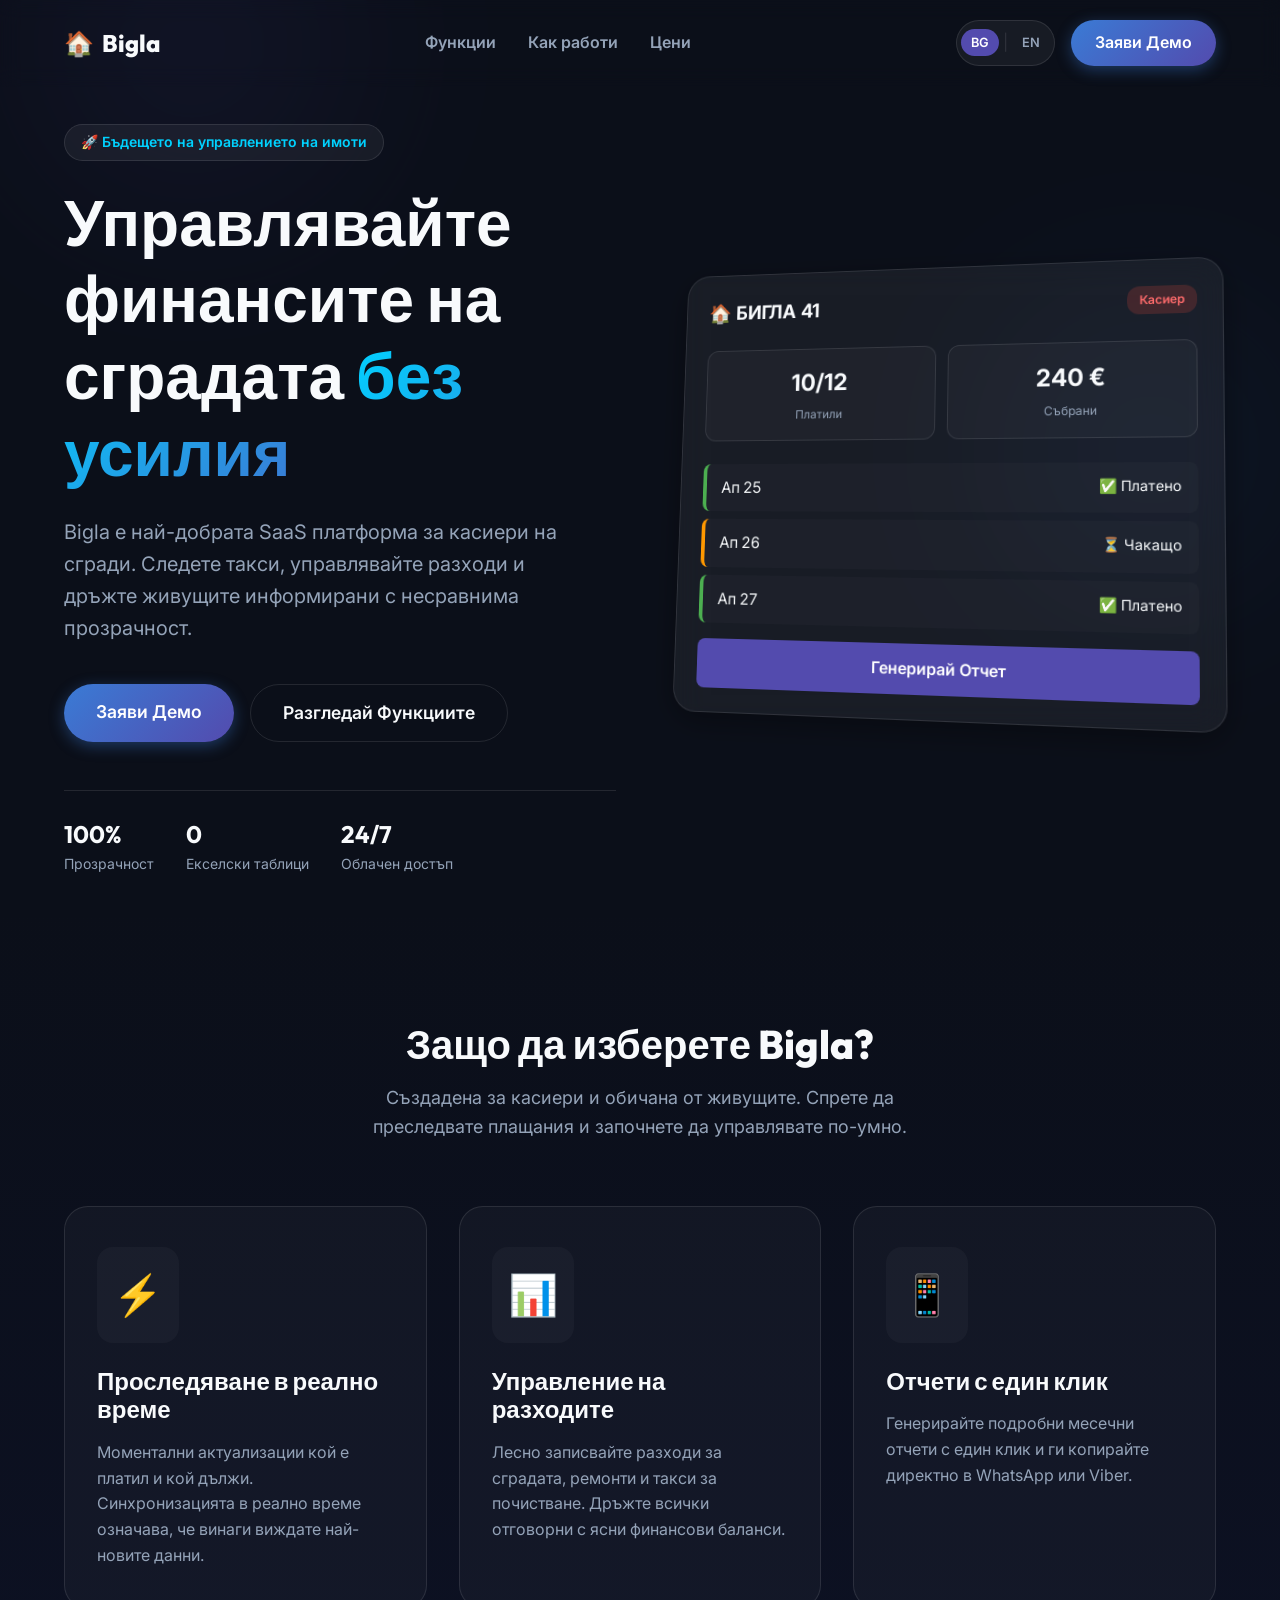
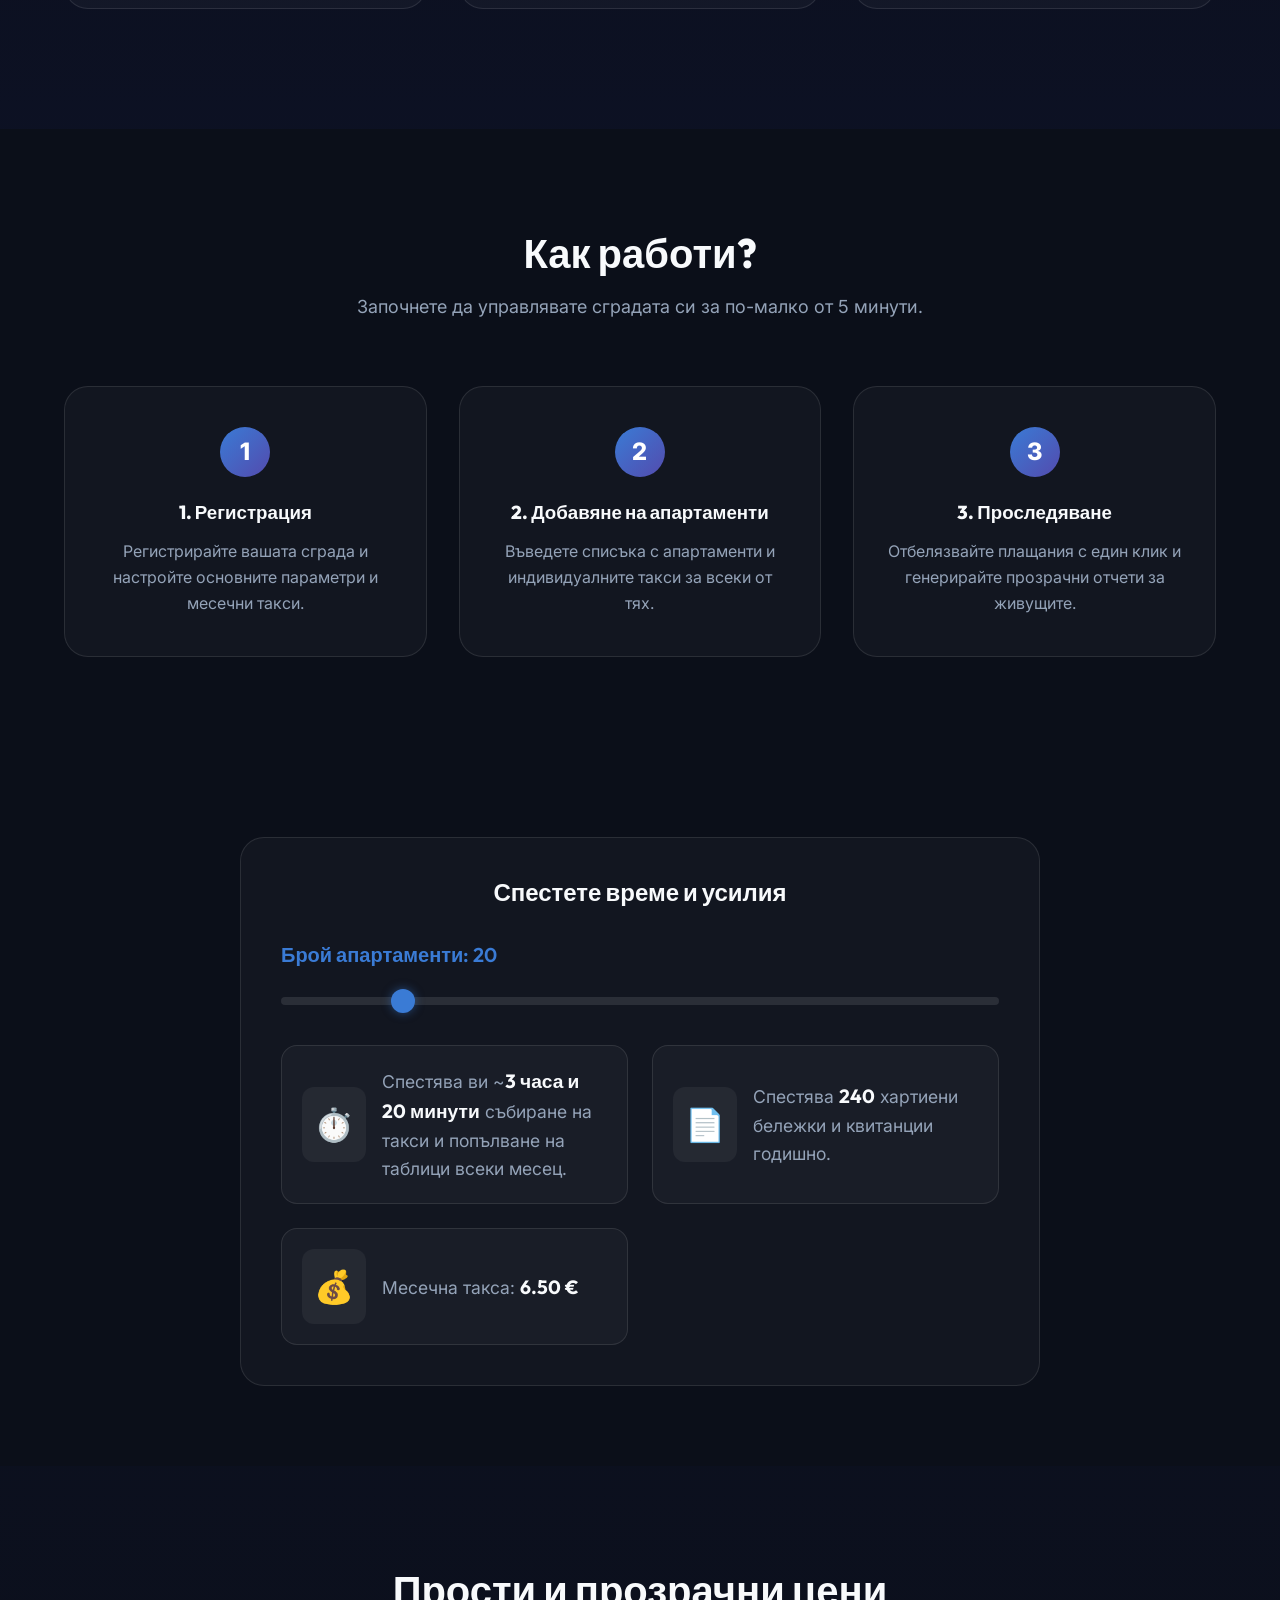
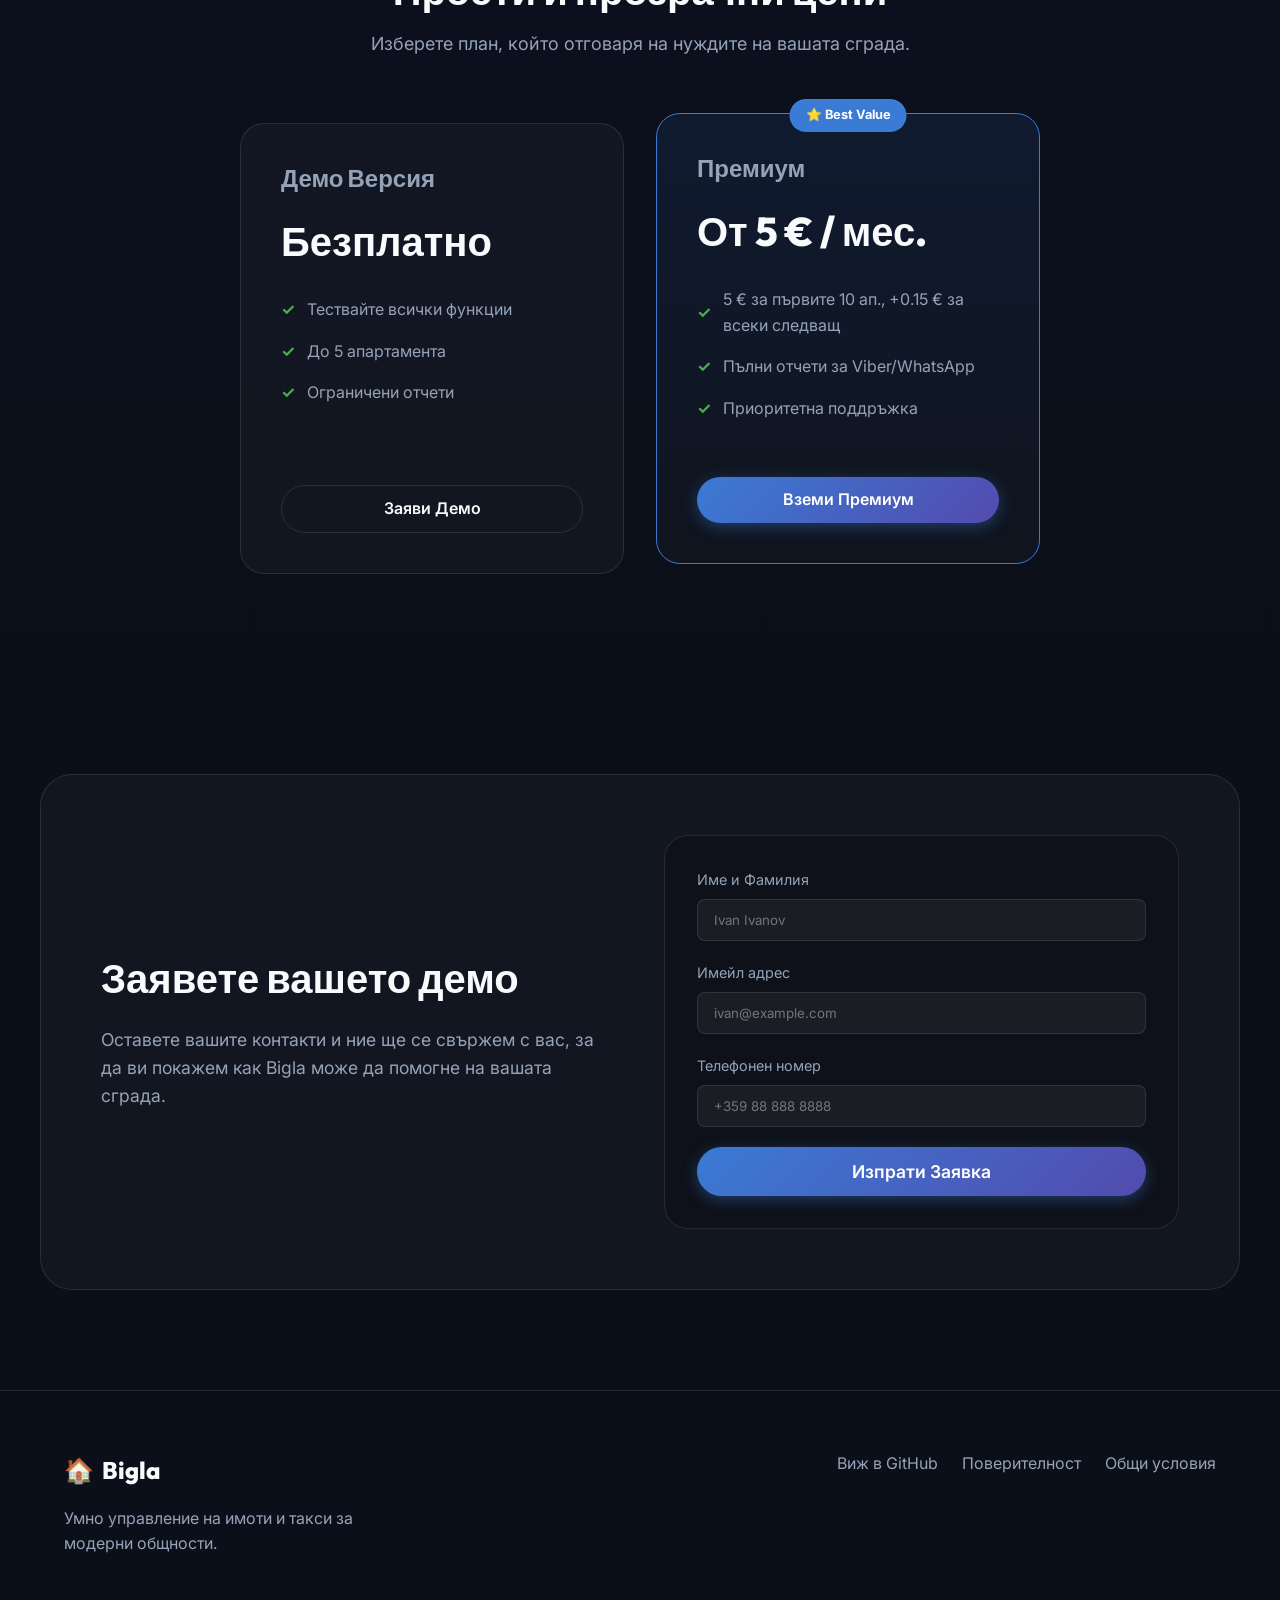
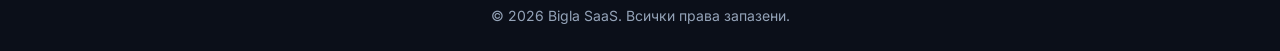
==== index.html @ 76909526 "Add pricing logic and translation updates" ====
<!DOCTYPE html>
<html lang="bg">
<head>
  <meta charset="UTF-8" />
  <meta name="viewport" content="width=device-width, initial-scale=1.0" />
  <meta name="description" content="Bigla: Smart tax management SaaS for apartment buildings. Simplify property management and increase transparency." />
  <title>Bigla | Smart Property & Tax Management</title>
  
  <!-- Preconnect and Google Fonts -->
  <link rel="preconnect" href="https://fonts.googleapis.com">
  <link rel="preconnect" href="https://fonts.gstatic.com" crossorigin>
  <link href="https://fonts.googleapis.com/css2?family=Inter:wght@300;400;600;700&family=Outfit:wght@400;700;800&display=swap" rel="stylesheet">
  
  <!-- Stylesheet -->
  <link rel="stylesheet" href="styles.css" />
</head>
<body>

  <!-- Navigation -->
  <nav class="navbar">
    <div class="container nav-container">
      <div class="logo">
        <span class="logo-icon">🏠</span>
        <span class="logo-text">Bigla</span>
      </div>
      <div class="nav-links">
        <a href="#features" data-i18n="nav_features">Функции</a>
        <a href="#how-it-works" data-i18n="nav_how_it_works">Как работи</a>
        <a href="#pricing" data-i18n="nav_pricing">Цени</a>
      </div>
      <div class="nav-actions">
        <div class="lang-switch">
          <button id="lang-bg" class="lang-btn active">BG</button>
          <span class="lang-div">|</span>
          <button id="lang-en" class="lang-btn">EN</button>
        </div>
        <a href="#contact" class="btn btn-primary" data-i18n="nav_get_demo">Заяви Демо</a>
      </div>
    </div>
  </nav>

  <!-- Hero Section -->
  <header class="hero">
    <div class="container hero-container">
      <div class="hero-content fade-in-up">
        <div class="badge" data-i18n="hero_badge" style="margin-top: 20px;">🚀 Бъдещето на управлението на имоти</div>
        <h1 class="hero-title"><span data-i18n="hero_title_1">Управлявайте финансите на сградата </span><span class="gradient-text" data-i18n="hero_title_gradient">без усилия</span></h1>
        <p class="hero-subtitle" data-i18n="hero_subtitle">Bigla е най-добрата SaaS платформа за касиери на сгради. Следете такси, управлявайте разходи и дръжте живущите информирани с несравнима прозрачност.</p>
        <div class="hero-buttons">
          <a href="#contact" class="btn btn-primary btn-large" data-i18n="hero_btn_trial">Заяви Демо</a>
          <a href="#features" class="btn btn-outline btn-large" data-i18n="hero_btn_features">Разгледай Функциите</a>
        </div>
        <div class="hero-stats">
          <div class="stat-item">
            <strong data-i18n="hero_stat_1_val">100%</strong>
            <span data-i18n="hero_stat_1_lbl">Прозрачност</span>
          </div>
          <div class="stat-item">
            <strong data-i18n="hero_stat_2_val">0</strong>
            <span data-i18n="hero_stat_2_lbl">Екселски таблици</span>
          </div>
          <div class="stat-item">
            <strong data-i18n="hero_stat_3_val">24/7</strong>
            <span data-i18n="hero_stat_3_lbl">Облачен достъп</span>
          </div>
        </div>
      </div>
      <div class="hero-image fade-in-up delay-1">
        <!-- Abstract Glassmorphism Mockup of the App -->
        <div class="glass-mockup">
          <div class="mockup-header">
            <div class="mockup-title">🏠 БИГЛА 41</div>
            <div class="mockup-badge">Касиер</div>
          </div>
          <div class="mockup-body">
            <div class="mockup-stats">
              <div class="mockup-stat-box">10/12<br><span>Платили</span></div>
              <div class="mockup-stat-box">240 €<br><span>Събрани</span></div>
            </div>
            <div class="mockup-list">
              <div class="mockup-row success">Ап 25 <span>✅ Платено</span></div>
              <div class="mockup-row pending">Ап 26 <span>⏳ Чакащо</span></div>
              <div class="mockup-row success">Ап 27 <span>✅ Платено</span></div>
            </div>
            <div class="mockup-btn" id="mockupBtn">Генерирай Отчет</div>
          </div>
        </div>
      </div>
    </div>
  </header>

  <!-- Features Section -->
  <section id="features" class="features">
    <div class="container">
      <div class="section-header fade-in-up">
        <h2 data-i18n="feat_title">Защо да изберете Bigla?</h2>
        <p data-i18n="feat_subtitle">Създадена за касиери и обичана от живущите. Спрете да преследвате плащания и започнете да управлявате по-умно.</p>
      </div>
      <div class="features-grid">
        <div class="feature-card fade-in-up delay-1">
          <div class="feature-icon">⚡</div>
          <h3 data-i18n="feat_1_title">Проследяване в реално време</h3>
          <p data-i18n="feat_1_desc">Моментални актуализации кой е платил и кой дължи. Синхронизацията в реално време означава, че винаги виждате най-новите данни.</p>
        </div>
        <div class="feature-card fade-in-up delay-2">
          <div class="feature-icon">📊</div>
          <h3 data-i18n="feat_2_title">Управление на разходите</h3>
          <p data-i18n="feat_2_desc">Лесно записвайте разходи за сградата, ремонти и такси за почистване. Дръжте всички отговорни с ясни финансови баланси.</p>
        </div>
        <div class="feature-card fade-in-up delay-3">
          <div class="feature-icon">📱</div>
          <h3 data-i18n="feat_3_title">Отчети с един клик</h3>
          <p data-i18n="feat_3_desc">Генерирайте подробни месечни отчети с един клик и ги копирайте директно в WhatsApp или Viber.</p>
        </div>
      </div>
    </div>
  </section>

  <!-- How It Works Section -->
  <section id="how-it-works" class="how-it-works">
    <div class="container">
      <div class="section-header fade-in-up">
        <h2 data-i18n="hiw_title">Как работи?</h2>
        <p data-i18n="hiw_subtitle">Започнете да управлявате сградата си за по-малко от 5 минути.</p>
      </div>
      <div class="steps-grid">
        <div class="step-card fade-in-up delay-1">
          <div class="step-number">1</div>
          <h3 data-i18n="hiw_step_1_title">1. Регистрация</h3>
          <p data-i18n="hiw_step_1_desc">Регистрирайте вашата сграда и настройте основните параметри и месечни такси.</p>
        </div>
        <div class="step-card fade-in-up delay-2">
          <div class="step-number">2</div>
          <h3 data-i18n="hiw_step_2_title">2. Добавяне на апартаменти</h3>
          <p data-i18n="hiw_step_2_desc">Въведете списъка с апартаменти и индивидуалните такси за всеки от тях.</p>
        </div>
        <div class="step-card fade-in-up delay-3">
          <div class="step-number">3</div>
          <h3 data-i18n="hiw_step_3_title">3. Проследяване</h3>
          <p data-i18n="hiw_step_3_desc">Отбелязвайте плащания с един клик и генерирайте прозрачни отчети за живущите.</p>
        </div>
      </div>
    </div>
  </section>

  <!-- Value Calculator Section -->
  <section id="value-calculator" class="value-calculator">
    <div class="container">
      <div class="calculator-card fade-in-up">
        <h2 data-i18n="calc_title" style="margin-bottom: 2rem; text-align: center;">Спестете време и усилия</h2>
        <div class="calc-controls">
          <label for="apt-slider"><span data-i18n="calc_slider_label">Брой апартаменти: </span><span id="apt-val">20</span></label>
          <input type="range" id="apt-slider" class="custom-slider" min="5" max="100" value="20" step="1" />
        </div>
        <div class="calc-results">
          <div class="result-item">
            <div class="result-icon">⏱️</div>
            <div class="result-text">
              <span data-i18n="calc_time_saved_1">Спестява ви ~</span><strong id="time-val">3 часа</strong><span data-i18n="calc_time_saved_2"> събиране на такси и попълване на таблици всеки месец.</span>
            </div>
          </div>
          <div class="result-item">
            <div class="result-icon">📄</div>
            <div class="result-text">
              <span data-i18n="calc_paper_saved_1">Спестява </span><strong id="paper-val">240</strong><span data-i18n="calc_paper_saved_2"> хартиени бележки и квитанции годишно.</span>
            </div>
          </div>
          <div class="result-item">
            <div class="result-icon">💰</div>
            <div class="result-text">
              <span data-i18n="calc_price_label">Месечна такса: </span><strong id="price-val">5.00 €</strong>
            </div>
          </div>
        </div>
      </div>
    </div>
  </section>

  <!-- Pricing Section -->
  <section id="pricing" class="pricing">
    <div class="container">
      <div class="section-header fade-in-up">
        <h2 data-i18n="pricing_title">Прости и прозрачни цени</h2>
        <p data-i18n="pricing_subtitle">Изберете план, който отговаря на нуждите на вашата сграда.</p>
      </div>
      <div class="pricing-grid">
        
        <!-- Demo Tier -->
        <div class="pricing-card fade-in-up delay-1">
          <h3 data-i18n="price_demo_title">Демо Версия</h3>
          <div class="price" data-i18n="price_demo_price">Безплатно</div>
          <ul class="pricing-features">
            <li><span class="check">✓</span> <span data-i18n="price_demo_feat_1">Тествайте всички функции</span></li>
            <li><span class="check">✓</span> <span data-i18n="price_demo_feat_2">До 5 апартамента</span></li>
            <li><span class="check">✓</span> <span data-i18n="price_demo_feat_3">Ограничени отчети</span></li>
          </ul>
          <a href="#contact" class="btn btn-outline" style="width: 100%; text-align: center;" data-i18n="price_demo_btn">Заяви Демо</a>
        </div>

        <!-- Premium Tier -->
        <div class="pricing-card popular fade-in-up delay-2">
          <div class="popular-badge">⭐ Best Value</div>
          <h3 data-i18n="price_pro_title">Премиум</h3>
          <div class="price" data-i18n="price_pro_price">Свържете се с нас</div>
          <ul class="pricing-features">
            <li><span class="check">✓</span> <span data-i18n="price_pro_feat_1">Неограничен брой апартаменти</span></li>
            <li><span class="check">✓</span> <span data-i18n="price_pro_feat_2">Пълни отчети за Viber/WhatsApp</span></li>
            <li><span class="check">✓</span> <span data-i18n="price_pro_feat_3">Приоритетна поддръжка</span></li>
          </ul>
          <a href="#contact" class="btn btn-primary" style="width: 100%; text-align: center;" data-i18n="price_pro_btn">Вземи Премиум</a>
        </div>

      </div>
    </div>
  </section>

  <!-- Contact / Demo Form Section -->
  <section id="contact" class="contact-section">
    <div class="container contact-container fade-in-up">
      <div class="contact-content">
        <h2 data-i18n="contact_title">Заявете вашето демо</h2>
        <p data-i18n="contact_subtitle">Оставете вашите контакти и ние ще се свържем с вас, за да ви покажем как Bigla може да помогне на вашата сграда.</p>
      </div>
      <div class="contact-form-wrapper">
        <form id="demoForm" class="demo-form">
          <div class="form-group">
            <label for="name" data-i18n="contact_lbl_name">Име и Фамилия</label>
            <input type="text" id="name" required placeholder="Ivan Ivanov" />
          </div>
          <div class="form-group">
            <label for="email" data-i18n="contact_lbl_email">Имейл адрес</label>
            <input type="email" id="email" required placeholder="ivan@example.com" />
          </div>
          <div class="form-group">
            <label for="phone" data-i18n="contact_lbl_phone">Телефонен номер</label>
            <input type="tel" id="phone" required placeholder="+359 88 888 8888" />
          </div>
          <button type="submit" class="btn btn-primary btn-large" style="width: 100%" data-i18n="contact_btn_submit">Изпрати Заявка</button>
          <div id="formSuccess" class="form-success" style="display:none;" data-i18n="contact_success">Благодарим ви! Ще се свържем с вас скоро.</div>
        </form>
      </div>
    </div>
  </section>

  <!-- Footer -->
  <footer class="footer">
    <div class="container footer-container">
      <div class="footer-brand">
        <div class="logo">
          <span class="logo-icon">🏠</span>
          <span class="logo-text">Bigla</span>
        </div>
        <p data-i18n="footer_desc">Умно управление на имоти и такси за модерни общности.</p>
      </div>
      <div class="footer-links">
        <a href="https://github.com/tedcheto/Bigla" target="_blank" data-i18n="footer_github">Виж в GitHub</a>
        <a href="#" data-i18n="footer_privacy">Поверителност</a>
        <a href="#" data-i18n="footer_terms">Общи условия</a>
      </div>
    </div>
    <div class="footer-bottom" data-i18n="footer_rights">
      &copy; 2026 Bigla SaaS. Всички права запазени.
    </div>
  </footer>

  <script src="translations.js"></script>
  <script src="script.js"></script>
</body>
</html>
---- styles.css ----
/* CSS Reset and Variables */
:root {
  --primary: #1a237e;
  --primary-light: #534bae;
  --secondary: #00d2ff;
  --secondary-light: #3a7bd5;
  --accent: #ff4081;
  
  --bg-color: #0b0f19;
  --bg-surface: rgba(255, 255, 255, 0.03);
  --text-main: #f8fafc;
  --text-muted: #94a3b8;
  
  --glass-bg: rgba(255, 255, 255, 0.05);
  --glass-border: rgba(255, 255, 255, 0.1);
  --glass-shadow: 0 8px 32px 0 rgba(0, 0, 0, 0.37);
  
  --font-main: 'Inter', sans-serif;
  --font-display: 'Outfit', sans-serif;
}

* {
  margin: 0;
  padding: 0;
  box-sizing: border-box;
}

html {
  scroll-behavior: smooth;
}

body {
  font-family: var(--font-main);
  background-color: var(--bg-color);
  color: var(--text-main);
  line-height: 1.6;
  overflow-x: hidden;
}

/* Background Effects */
body::before {
  content: '';
  position: absolute;
  top: -20%;
  left: -10%;
  width: 50%;
  height: 50%;
  background: radial-gradient(circle, var(--primary-light) 0%, transparent 60%);
  opacity: 0.15;
  z-index: -1;
  filter: blur(100px);
}

body::after {
  content: '';
  position: absolute;
  top: 20%;
  right: -10%;
  width: 40%;
  height: 60%;
  background: radial-gradient(circle, var(--secondary-light) 0%, transparent 60%);
  opacity: 0.1;
  z-index: -1;
  filter: blur(100px);
}

.container {
  width: 100%;
  max-width: 1200px;
  margin: 0 auto;
  padding: 0 24px;
}

/* Typography */
h1, h2, h3 {
  font-family: var(--font-display);
  font-weight: 800;
  line-height: 1.2;
}

.gradient-text {
  background: linear-gradient(135deg, var(--secondary), var(--secondary-light));
  -webkit-background-clip: text;
  -webkit-text-fill-color: transparent;
  background-clip: text;
}

/* Buttons */
.btn {
  display: inline-block;
  padding: 10px 24px;
  border-radius: 50px;
  font-weight: 600;
  text-decoration: none;
  transition: all 0.3s ease;
  cursor: pointer;
  border: none;
  font-family: var(--font-main);
}

.btn-primary {
  background: linear-gradient(135deg, var(--secondary-light), var(--primary-light));
  color: #fff;
  box-shadow: 0 4px 15px rgba(58, 123, 213, 0.4);
}

.btn-primary:hover {
  transform: translateY(-2px);
  box-shadow: 0 6px 20px rgba(58, 123, 213, 0.6);
}

.btn-outline {
  background: transparent;
  color: var(--text-main);
  border: 1px solid var(--glass-border);
}

.btn-outline:hover {
  background: var(--glass-bg);
  border-color: var(--text-main);
}

.btn-large {
  padding: 14px 32px;
  font-size: 1.1rem;
}

/* Navbar */
.navbar {
  position: fixed;
  top: 0;
  width: 100%;
  padding: 20px 0;
  z-index: 100;
  transition: all 0.3s ease;
  backdrop-filter: blur(10px);
  -webkit-backdrop-filter: blur(10px);
  border-bottom: 1px solid transparent;
}

.navbar.scrolled {
  padding: 12px 0;
  background: rgba(11, 15, 25, 0.8);
  border-bottom: 1px solid var(--glass-border);
}

.nav-container {
  display: flex;
  justify-content: space-between;
  align-items: center;
}

.logo {
  display: flex;
  align-items: center;
  gap: 8px;
  font-family: var(--font-display);
  font-size: 1.5rem;
  font-weight: 800;
}

.logo-text {
  color: var(--text-main);
}

.nav-links {
  display: flex;
  gap: 32px;
}

.nav-links a {
  color: var(--text-muted);
  text-decoration: none;
  font-weight: 600;
  transition: color 0.2s ease;
}

.nav-links a:hover {
  color: var(--text-main);
}

.nav-actions {
  display: flex;
  gap: 16px;
}

/* Hero Section */
.hero {
  min-height: 100vh;
  display: flex;
  align-items: center;
  padding-top: 80px;
}

.hero-container {
  display: grid;
  grid-template-columns: 1fr 1fr;
  gap: 48px;
  align-items: center;
}

.badge {
  display: inline-block;
  padding: 6px 16px;
  background: var(--glass-bg);
  border: 1px solid var(--glass-border);
  border-radius: 50px;
  font-size: 0.875rem;
  font-weight: 600;
  color: var(--secondary);
  margin-bottom: 24px;
}

.hero-title {
  font-size: 4rem;
  margin-bottom: 24px;
}

.hero-subtitle {
  font-size: 1.25rem;
  color: var(--text-muted);
  margin-bottom: 40px;
  max-width: 500px;
}

.hero-buttons {
  display: flex;
  gap: 16px;
  margin-bottom: 48px;
}

.hero-stats {
  display: flex;
  gap: 32px;
  border-top: 1px solid var(--glass-border);
  padding-top: 24px;
}

.stat-item {
  display: flex;
  flex-direction: column;
}

.stat-item strong {
  font-family: var(--font-display);
  font-size: 1.5rem;
  color: var(--text-main);
}

.stat-item span {
  font-size: 0.875rem;
  color: var(--text-muted);
}

/* Glass Mockup */
.glass-mockup {
  background: var(--glass-bg);
  backdrop-filter: blur(16px);
  -webkit-backdrop-filter: blur(16px);
  border: 1px solid var(--glass-border);
  border-radius: 24px;
  padding: 24px;
  box-shadow: var(--glass-shadow);
  transform: perspective(1000px) rotateY(-10deg) rotateX(5deg);
  transition: transform 0.5s ease;
}

.glass-mockup:hover {
  transform: perspective(1000px) rotateY(0deg) rotateX(0deg) translateY(-10px);
}

.mockup-header {
  display: flex;
  justify-content: space-between;
  align-items: center;
  margin-bottom: 24px;
}

.mockup-title {
  font-weight: 700;
  font-size: 1.25rem;
}

.mockup-badge {
  background: rgba(231, 76, 60, 0.2);
  color: #ff6b6b;
  padding: 4px 12px;
  border-radius: 12px;
  font-size: 0.75rem;
  font-weight: 600;
}

.mockup-stats {
  display: grid;
  grid-template-columns: 1fr 1fr;
  gap: 12px;
  margin-bottom: 24px;
}

.mockup-stat-box {
  background: rgba(255, 255, 255, 0.03);
  border: 1px solid var(--glass-border);
  border-radius: 12px;
  padding: 16px;
  text-align: center;
  font-size: 1.5rem;
  font-weight: 700;
}

.mockup-stat-box span {
  display: block;
  font-size: 0.75rem;
  color: var(--text-muted);
  font-weight: 400;
  margin-top: 4px;
}

.mockup-row {
  display: flex;
  justify-content: space-between;
  padding: 12px 16px;
  border-radius: 8px;
  margin-bottom: 8px;
  background: rgba(255, 255, 255, 0.02);
  border-left: 4px solid transparent;
}

.mockup-row.success {
  border-left-color: #4caf50;
}

.mockup-row.pending {
  border-left-color: #ff9800;
}

.mockup-row span {
  font-size: 0.875rem;
}

.mockup-btn {
  background: var(--primary-light);
  color: white;
  text-align: center;
  padding: 12px;
  border-radius: 8px;
  margin-top: 16px;
  font-weight: 600;
  cursor: pointer;
}

/* Features Section */
.features {
  padding: 120px 0;
  background: linear-gradient(to bottom, transparent, rgba(26, 35, 126, 0.1));
}

.section-header {
  text-align: center;
  margin-bottom: 64px;
}

.section-header h2 {
  font-size: 2.5rem;
  margin-bottom: 16px;
}

.section-header p {
  color: var(--text-muted);
  font-size: 1.125rem;
  max-width: 600px;
  margin: 0 auto;
}

.features-grid {
  display: grid;
  grid-template-columns: repeat(auto-fit, minmax(300px, 1fr));
  gap: 32px;
}

.feature-card {
  background: var(--bg-surface);
  border: 1px solid var(--glass-border);
  border-radius: 24px;
  padding: 40px 32px;
  transition: all 0.3s ease;
}

.feature-card:hover {
  transform: translateY(-10px);
  background: rgba(255, 255, 255, 0.05);
  border-color: rgba(255, 255, 255, 0.2);
}

.feature-icon {
  font-size: 2.5rem;
  margin-bottom: 24px;
  display: inline-block;
  padding: 16px;
  background: rgba(255, 255, 255, 0.03);
  border-radius: 16px;
}

.feature-card h3 {
  font-size: 1.5rem;
  margin-bottom: 16px;
}

.feature-card p {
  color: var(--text-muted);
}

/* CTA Section */
.cta {
  padding: 100px 0;
  text-align: center;
}

.cta-container {
  background: linear-gradient(135deg, rgba(83, 75, 174, 0.2), rgba(0, 210, 255, 0.1));
  border: 1px solid var(--glass-border);
  border-radius: 32px;
  padding: 80px 40px;
}

.cta h2 {
  font-size: 3rem;
  margin-bottom: 24px;
}

.cta p {
  color: var(--text-muted);
  font-size: 1.25rem;
  margin-bottom: 40px;
}

/* Footer */
.footer {
  border-top: 1px solid var(--glass-border);
  padding: 60px 0 24px;
}

.footer-container {
  display: flex;
  justify-content: space-between;
  align-items: flex-start;
  margin-bottom: 48px;
}

.footer-brand p {
  color: var(--text-muted);
  margin-top: 16px;
  max-width: 300px;
}

.footer-links {
  display: flex;
  gap: 24px;
}

.footer-links a {
  color: var(--text-muted);
  text-decoration: none;
  transition: color 0.2s ease;
}

.footer-links a:hover {
  color: var(--text-main);
}

.footer-bottom {
  text-align: center;
  color: var(--text-muted);
  font-size: 0.875rem;
}

/* Animations */
.fade-in-up {
  opacity: 0;
  transform: translateY(30px);
  transition: opacity 0.8s ease, transform 0.8s ease;
}

.fade-in-up.visible {
  opacity: 1;
  transform: translateY(0);
}

.delay-1 { transition-delay: 0.2s; }
.delay-2 { transition-delay: 0.4s; }
.delay-3 { transition-delay: 0.6s; }

/* Responsive */
@media (max-width: 992px) {
  .hero-container {
    grid-template-columns: 1fr;
    text-align: center;
  }

  .hero-subtitle {
    margin: 0 auto 40px;
  }

  .hero-buttons {
    justify-content: center;
  }

  .hero-stats {
    justify-content: center;
  }

  .glass-mockup {
    transform: none;
    max-width: 500px;
    margin: 0 auto;
  }
}

@media (max-width: 768px) {
  .nav-links, .nav-actions .btn-outline {
    display: none;
  }

  .hero-title {
    font-size: 2.5rem;
  }

  .cta h2 {
    font-size: 2rem;
  }

  .footer-container {
    flex-direction: column;
    gap: 32px;
  }
}

/* Language Switcher */
.lang-switch {
  display: flex;
  align-items: center;
  background: var(--glass-bg);
  border: 1px solid var(--glass-border);
  border-radius: 50px;
  padding: 4px;
}
.lang-btn {
  background: transparent;
  border: none;
  color: var(--text-muted);
  font-weight: 600;
  padding: 6px 10px;
  border-radius: 50px;
  cursor: pointer;
  transition: all 0.2s ease;
  font-family: var(--font-main);
  font-size: 0.8rem;
}
.lang-btn:hover {
  color: var(--text-main);
}
.lang-btn.active {
  background: var(--primary-light);
  color: #fff;
}
.lang-div {
  color: var(--glass-border);
  margin: 0 4px;
}

/* How It Works Section */
.how-it-works {
  padding: 100px 0;
}
.steps-grid {
  display: grid;
  grid-template-columns: repeat(auto-fit, minmax(280px, 1fr));
  gap: 32px;
  position: relative;
}
.step-card {
  background: var(--bg-surface);
  border: 1px solid var(--glass-border);
  border-radius: 24px;
  padding: 40px 32px;
  text-align: center;
  position: relative;
}
.step-number {
  width: 50px;
  height: 50px;
  background: linear-gradient(135deg, var(--secondary-light), var(--primary-light));
  color: white;
  border-radius: 50%;
  display: flex;
  align-items: center;
  justify-content: center;
  font-size: 1.5rem;
  font-weight: 800;
  margin: 0 auto 24px;
}
.step-card h3 {
  margin-bottom: 16px;
}
.step-card p {
  color: var(--text-muted);
}

/* Value Calculator */
.value-calculator {
  padding: 80px 0;
}
.calculator-card {
  background: var(--bg-surface);
  border: 1px solid var(--glass-border);
  border-radius: 24px;
  padding: 40px;
  max-width: 800px;
  margin: 0 auto;
}
.calc-controls {
  margin-bottom: 32px;
}
.calc-controls label {
  display: block;
  font-size: 1.25rem;
  font-weight: 600;
  margin-bottom: 16px;
  color: var(--text-main);
}
.calc-controls span {
  color: var(--secondary-light);
  font-family: var(--font-display);
}
.custom-slider {
  width: 100%;
  height: 8px;
  background: var(--glass-border);
  border-radius: 4px;
  outline: none;
  -webkit-appearance: none;
}
.custom-slider::-webkit-slider-thumb {
  -webkit-appearance: none;
  width: 24px;
  height: 24px;
  background: var(--secondary-light);
  border-radius: 50%;
  cursor: pointer;
  box-shadow: 0 0 10px rgba(58, 123, 213, 0.5);
  transition: transform 0.2s;
}
.custom-slider::-webkit-slider-thumb:hover {
  transform: scale(1.2);
}
.calc-results {
  display: grid;
  gap: 24px;
  grid-template-columns: 1fr;
}
.result-item {
  display: flex;
  align-items: center;
  gap: 16px;
  background: rgba(255, 255, 255, 0.03);
  padding: 20px;
  border-radius: 16px;
  border: 1px solid var(--glass-border);
}
.result-icon {
  font-size: 2rem;
  background: rgba(255, 255, 255, 0.05);
  padding: 12px;
  border-radius: 12px;
}
.result-text {
  font-size: 1.1rem;
  color: var(--text-muted);
}
.result-text strong {
  color: var(--text-main);
  font-size: 1.2rem;
  font-family: var(--font-display);
}

@media (min-width: 768px) {
  .calc-results {
    grid-template-columns: 1fr 1fr;
  }
}

/* Pricing Section */
.pricing {
  padding: 100px 0;
  background: linear-gradient(to top, transparent, rgba(26, 35, 126, 0.05));
}
.pricing-grid {
  display: grid;
  grid-template-columns: repeat(auto-fit, minmax(300px, 1fr));
  gap: 32px;
  max-width: 800px;
  margin: 0 auto;
}
.pricing-card {
  background: var(--bg-surface);
  border: 1px solid var(--glass-border);
  border-radius: 24px;
  padding: 40px;
  display: flex;
  flex-direction: column;
  position: relative;
}
.pricing-card.popular {
  border-color: var(--secondary-light);
  background: linear-gradient(180deg, rgba(58, 123, 213, 0.1) 0%, rgba(255, 255, 255, 0.02) 100%);
  transform: translateY(-10px);
}
.popular-badge {
  position: absolute;
  top: -15px;
  left: 50%;
  transform: translateX(-50%);
  background: var(--secondary-light);
  color: white;
  padding: 6px 16px;
  border-radius: 50px;
  font-size: 0.8rem;
  font-weight: 700;
  white-space: nowrap;
}
.pricing-card h3 {
  font-size: 1.5rem;
  margin-bottom: 16px;
  color: var(--text-muted);
}
.price {
  font-size: 2.5rem;
  font-family: var(--font-display);
  font-weight: 800;
  margin-bottom: 24px;
}
.pricing-features {
  list-style: none;
  margin-bottom: 40px;
  flex-grow: 1;
}
.pricing-features li {
  margin-bottom: 16px;
  display: flex;
  align-items: center;
  gap: 12px;
  color: var(--text-muted);
}
.pricing-features .check {
  color: #4caf50;
  font-weight: bold;
}

/* Contact / Demo Form */
.contact-section {
  padding: 100px 0;
}
.contact-container {
  display: grid;
  grid-template-columns: 1fr 1fr;
  gap: 48px;
  align-items: center;
  background: var(--bg-surface);
  border: 1px solid var(--glass-border);
  border-radius: 32px;
  padding: 60px;
}
.contact-content h2 {
  font-size: 2.5rem;
  margin-bottom: 24px;
}
.contact-content p {
  color: var(--text-muted);
  font-size: 1.1rem;
}
.contact-form-wrapper {
  background: rgba(0, 0, 0, 0.2);
  padding: 32px;
  border-radius: 24px;
  border: 1px solid var(--glass-border);
}
.form-group {
  margin-bottom: 20px;
}
.form-group label {
  display: block;
  margin-bottom: 8px;
  color: var(--text-muted);
  font-size: 0.9rem;
}
.form-group input {
  width: 100%;
  padding: 12px 16px;
  background: rgba(255, 255, 255, 0.05);
  border: 1px solid var(--glass-border);
  border-radius: 8px;
  color: white;
  font-family: var(--font-main);
  outline: none;
  transition: border-color 0.2s;
}
.form-group input:focus {
  border-color: var(--secondary-light);
}
.form-success {
  margin-top: 16px;
  padding: 12px;
  background: rgba(76, 175, 80, 0.1);
  border: 1px solid #4caf50;
  color: #4caf50;
  border-radius: 8px;
  text-align: center;
  font-weight: 600;
}

@media (max-width: 992px) {
  .contact-container {
    grid-template-columns: 1fr;
    padding: 40px 24px;
  }
}
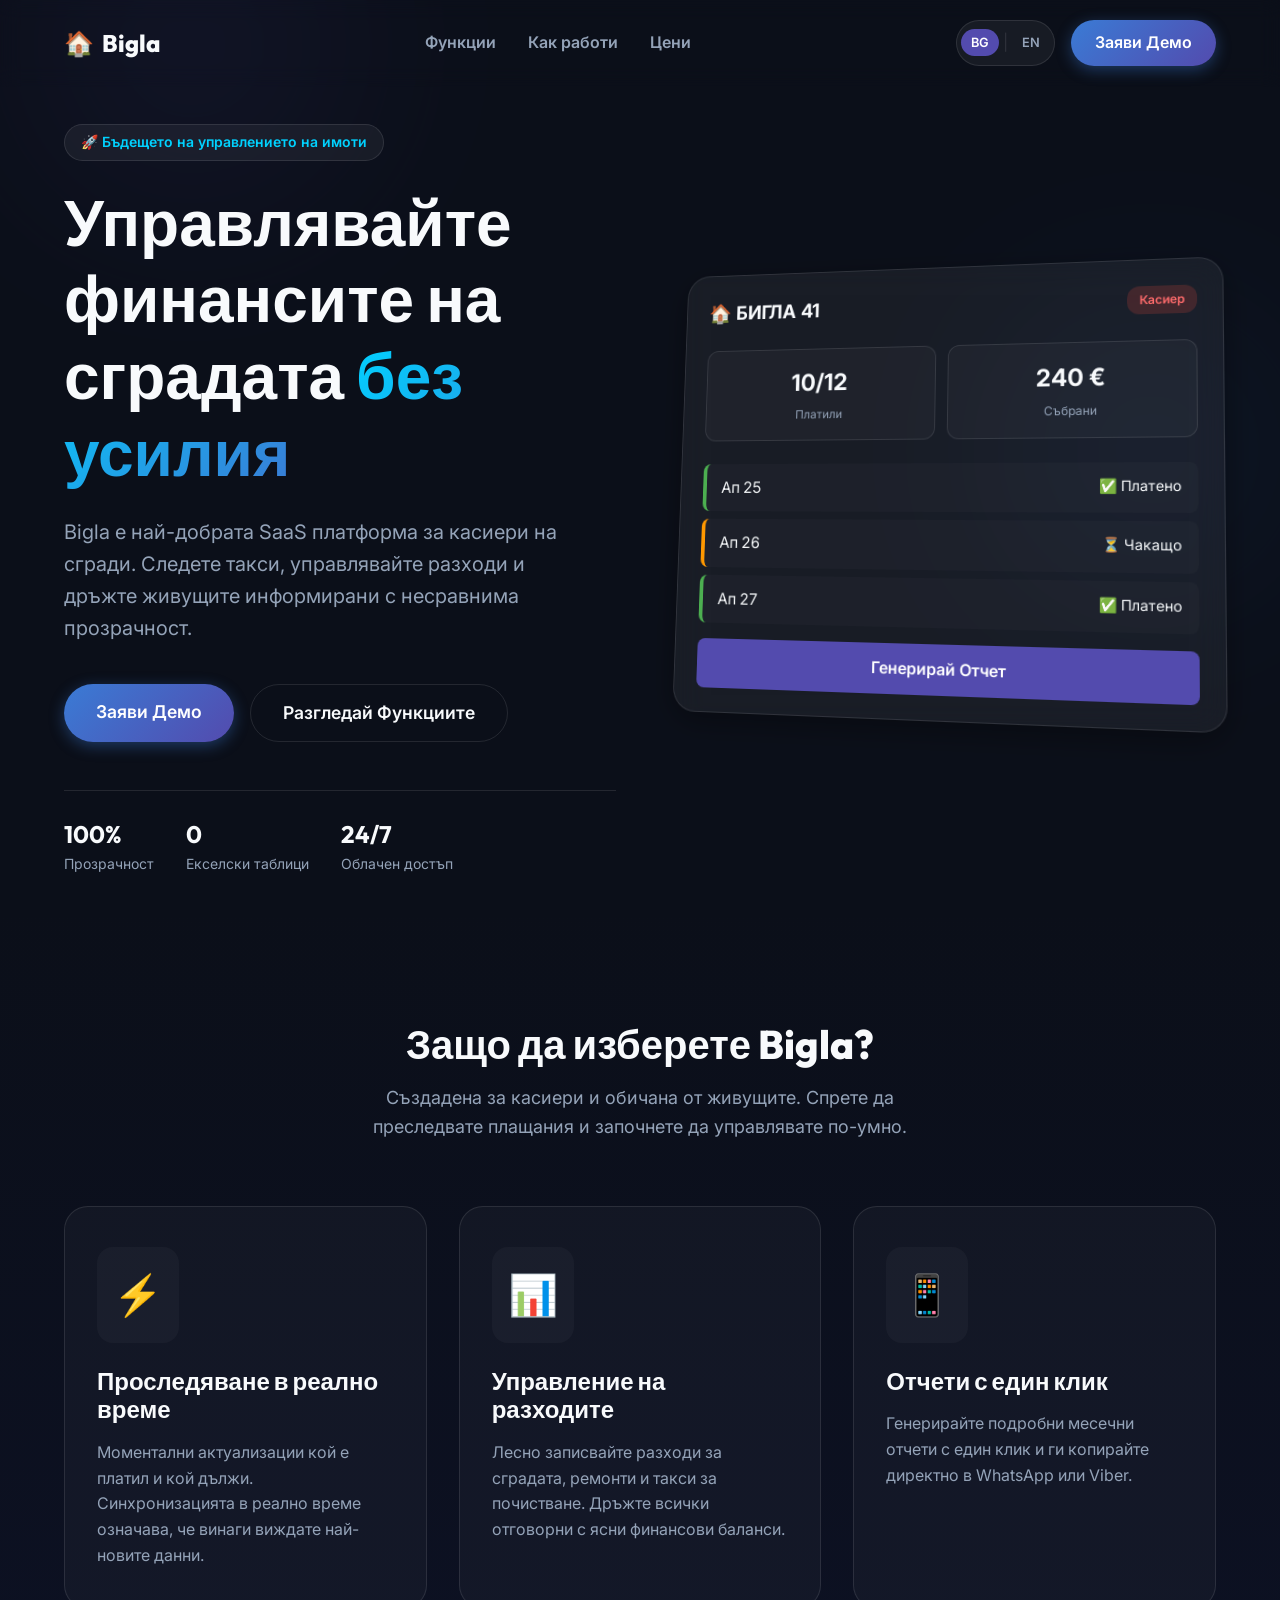
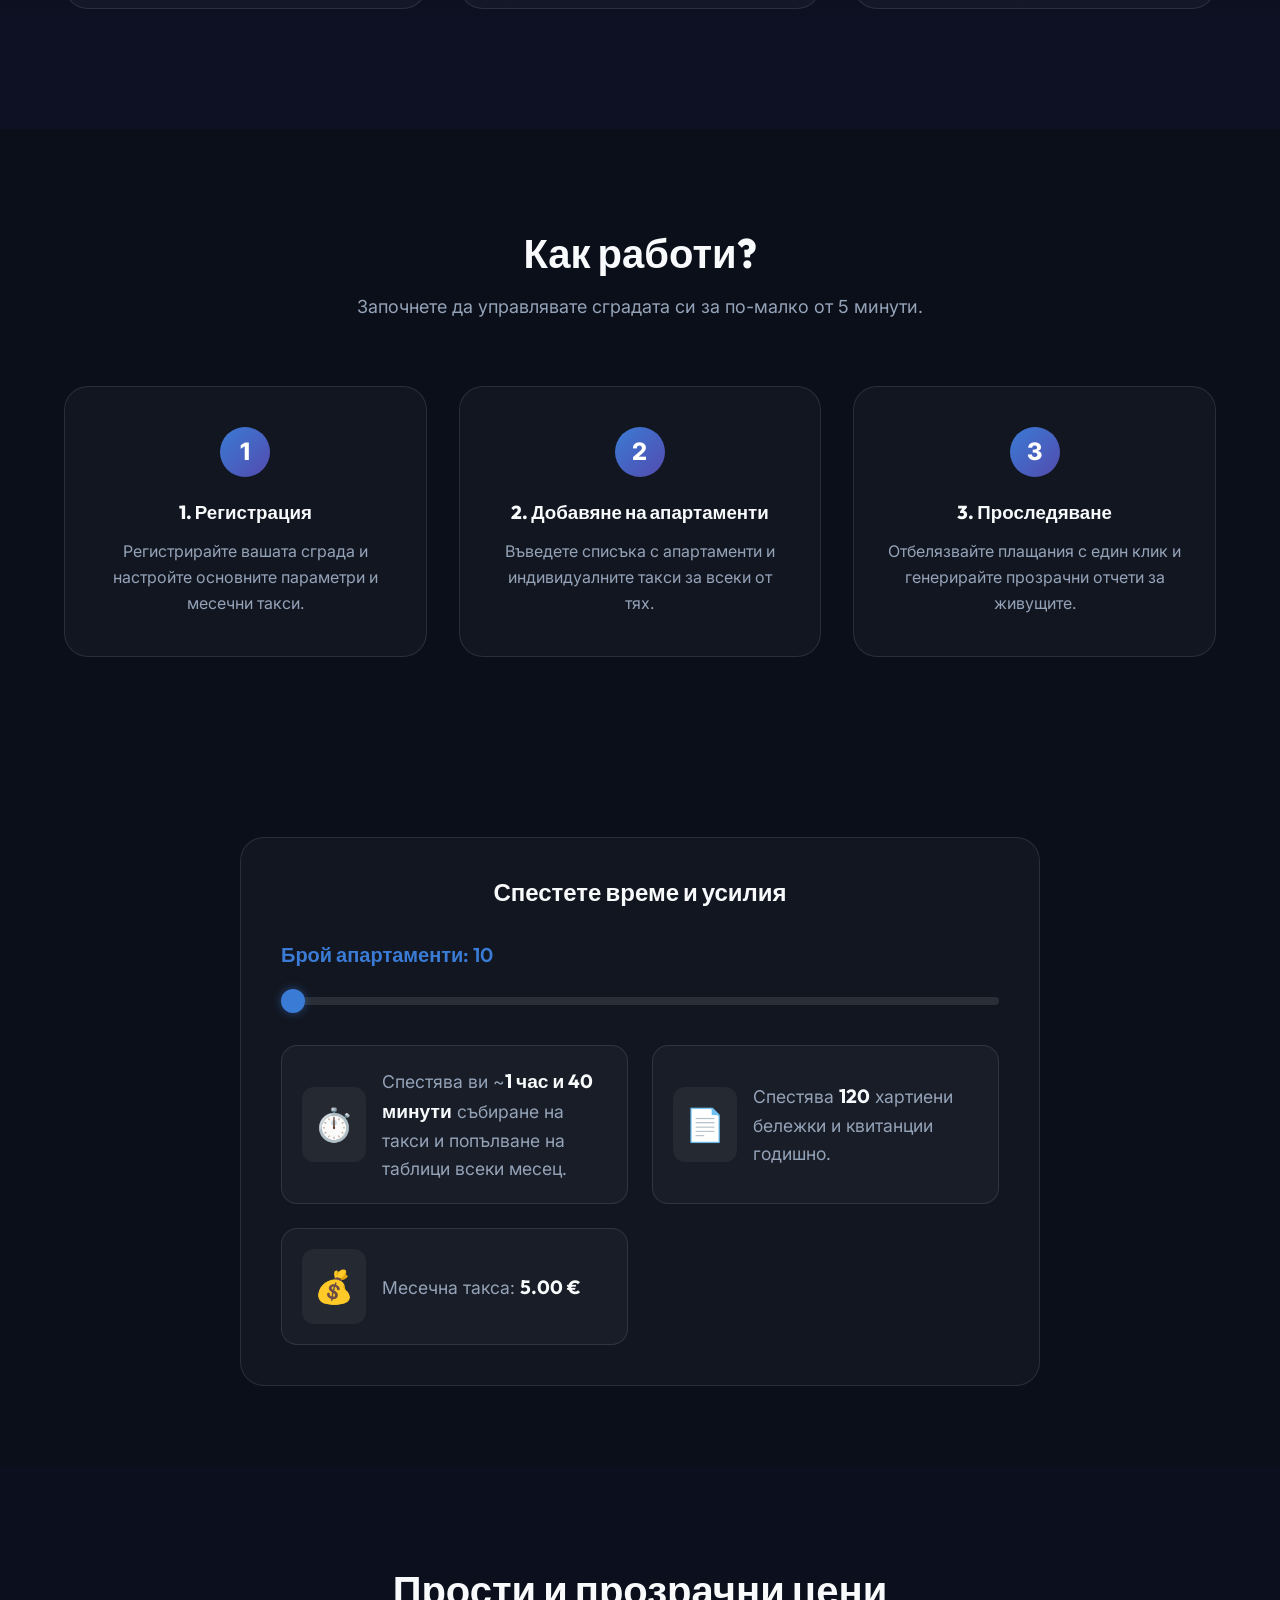
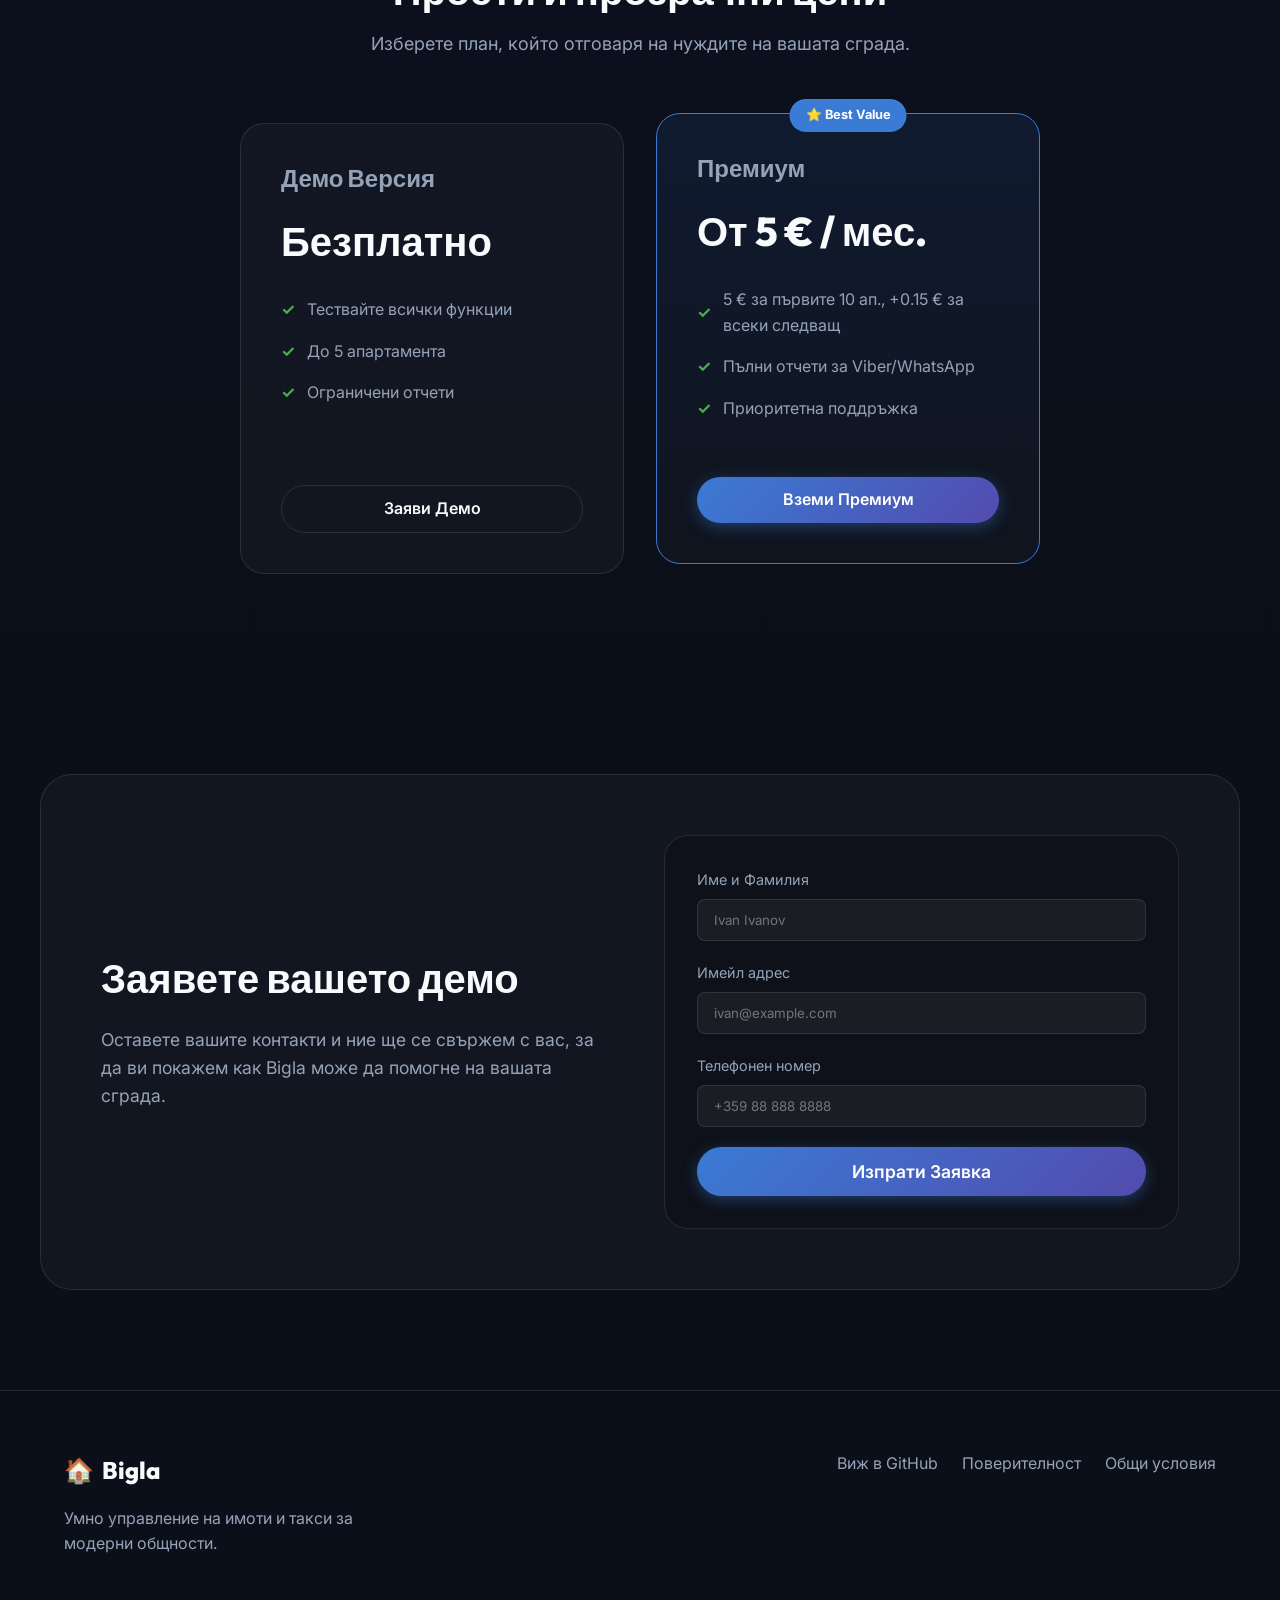
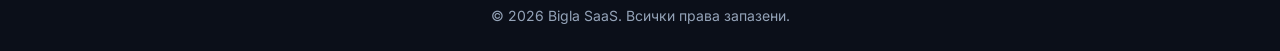
==== commit 2dcdd88d: "Fix calculator: remove duplicate const, slider starts at 10" ====
--- a/index.html
+++ b/index.html
@@ -149,8 +149,8 @@
       <div class="calculator-card fade-in-up">
         <h2 data-i18n="calc_title" style="margin-bottom: 2rem; text-align: center;">Спестете време и усилия</h2>
         <div class="calc-controls">
-          <label for="apt-slider"><span data-i18n="calc_slider_label">Брой апартаменти: </span><span id="apt-val">20</span></label>
-          <input type="range" id="apt-slider" class="custom-slider" min="5" max="100" value="20" step="1" />
+          <label for="apt-slider"><span data-i18n="calc_slider_label">Брой апартаменти: </span><span id="apt-val">10</span></label>
+          <input type="range" id="apt-slider" class="custom-slider" min="10" max="100" value="10" step="1" />
         </div>
         <div class="calc-results">
           <div class="result-item">
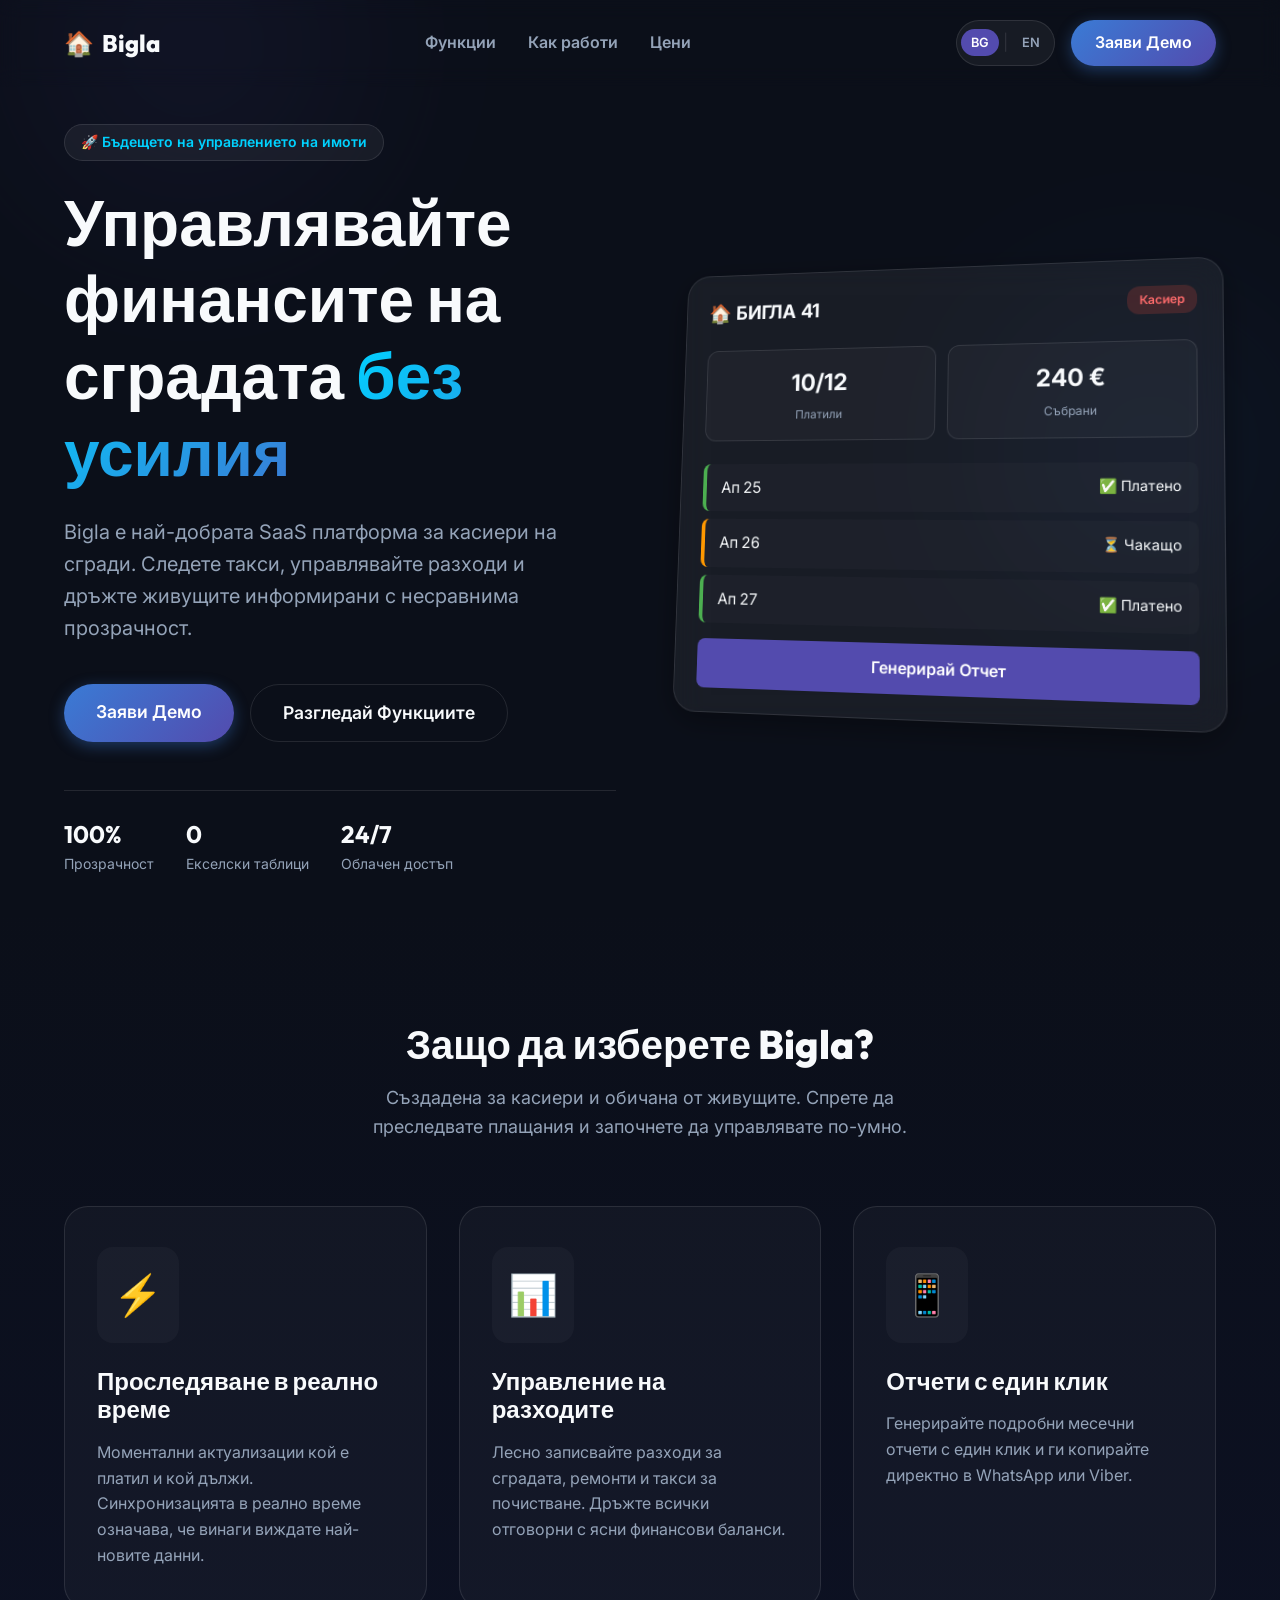
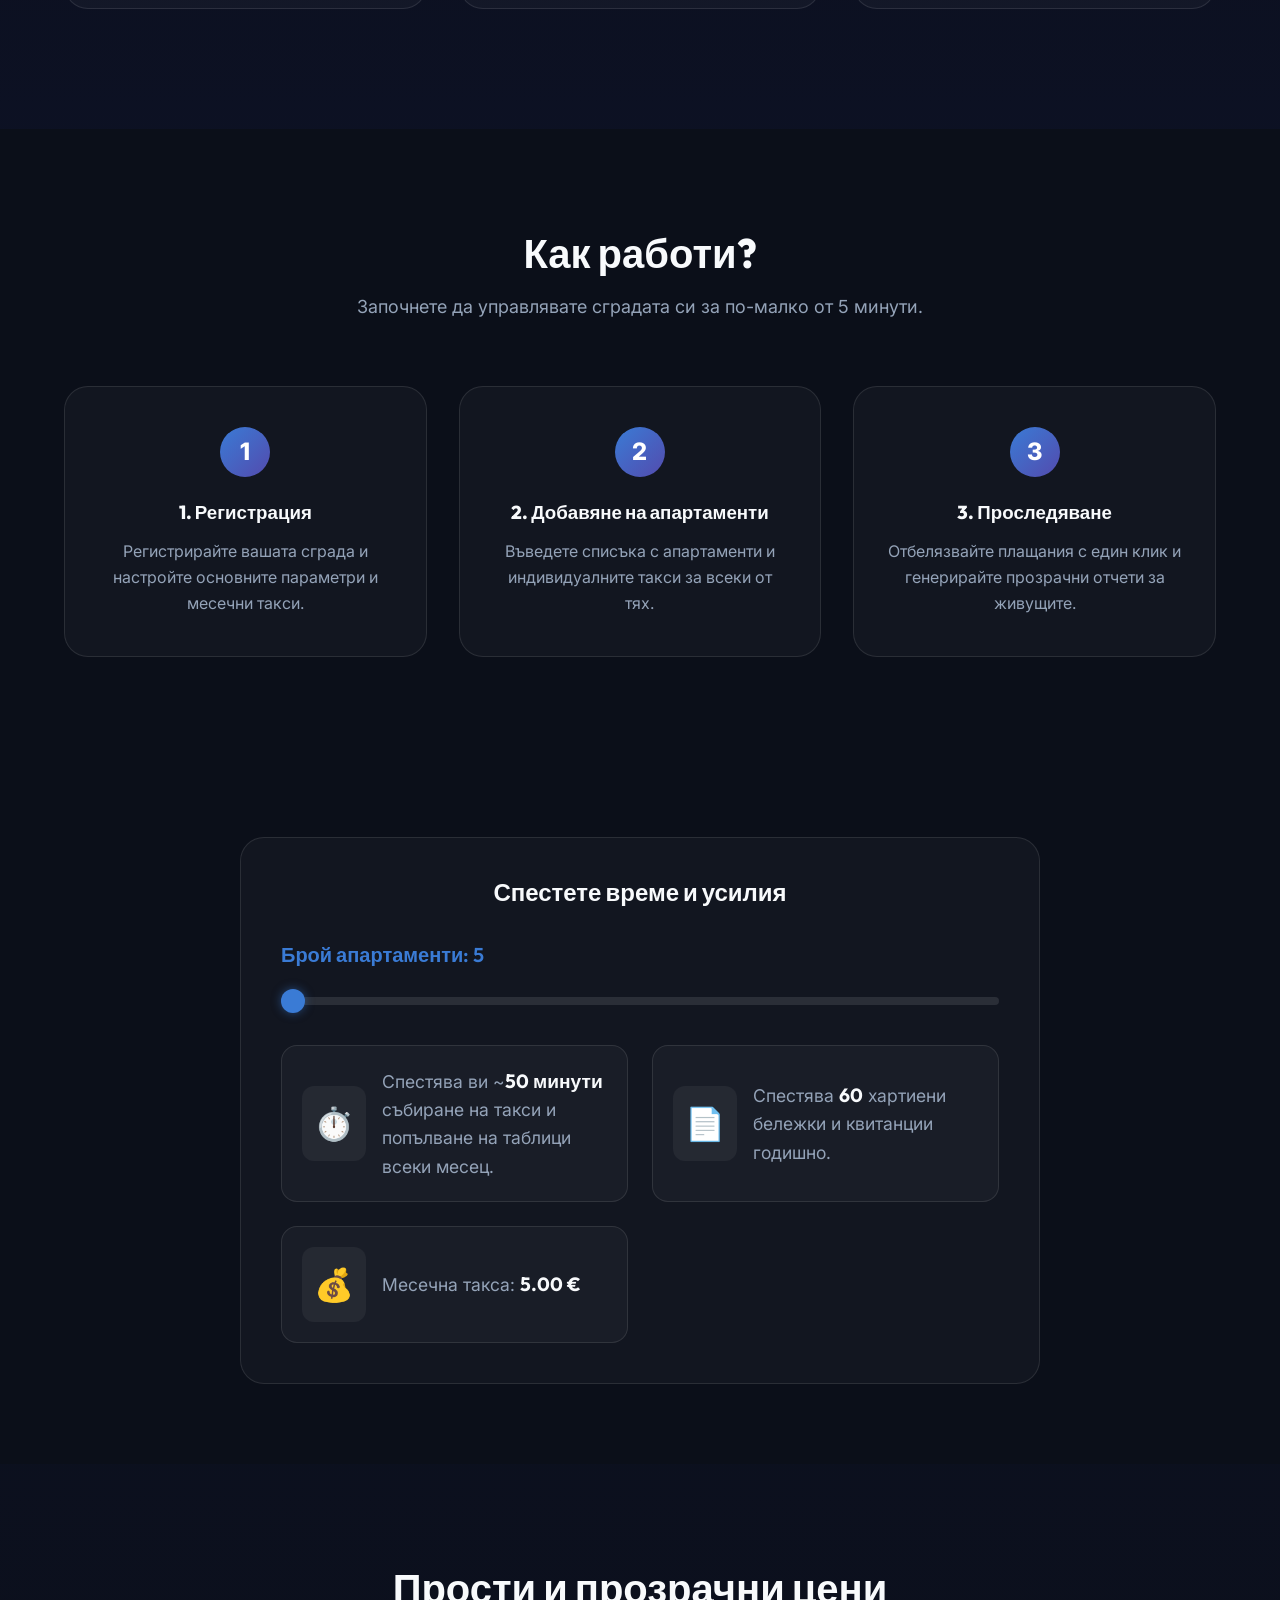
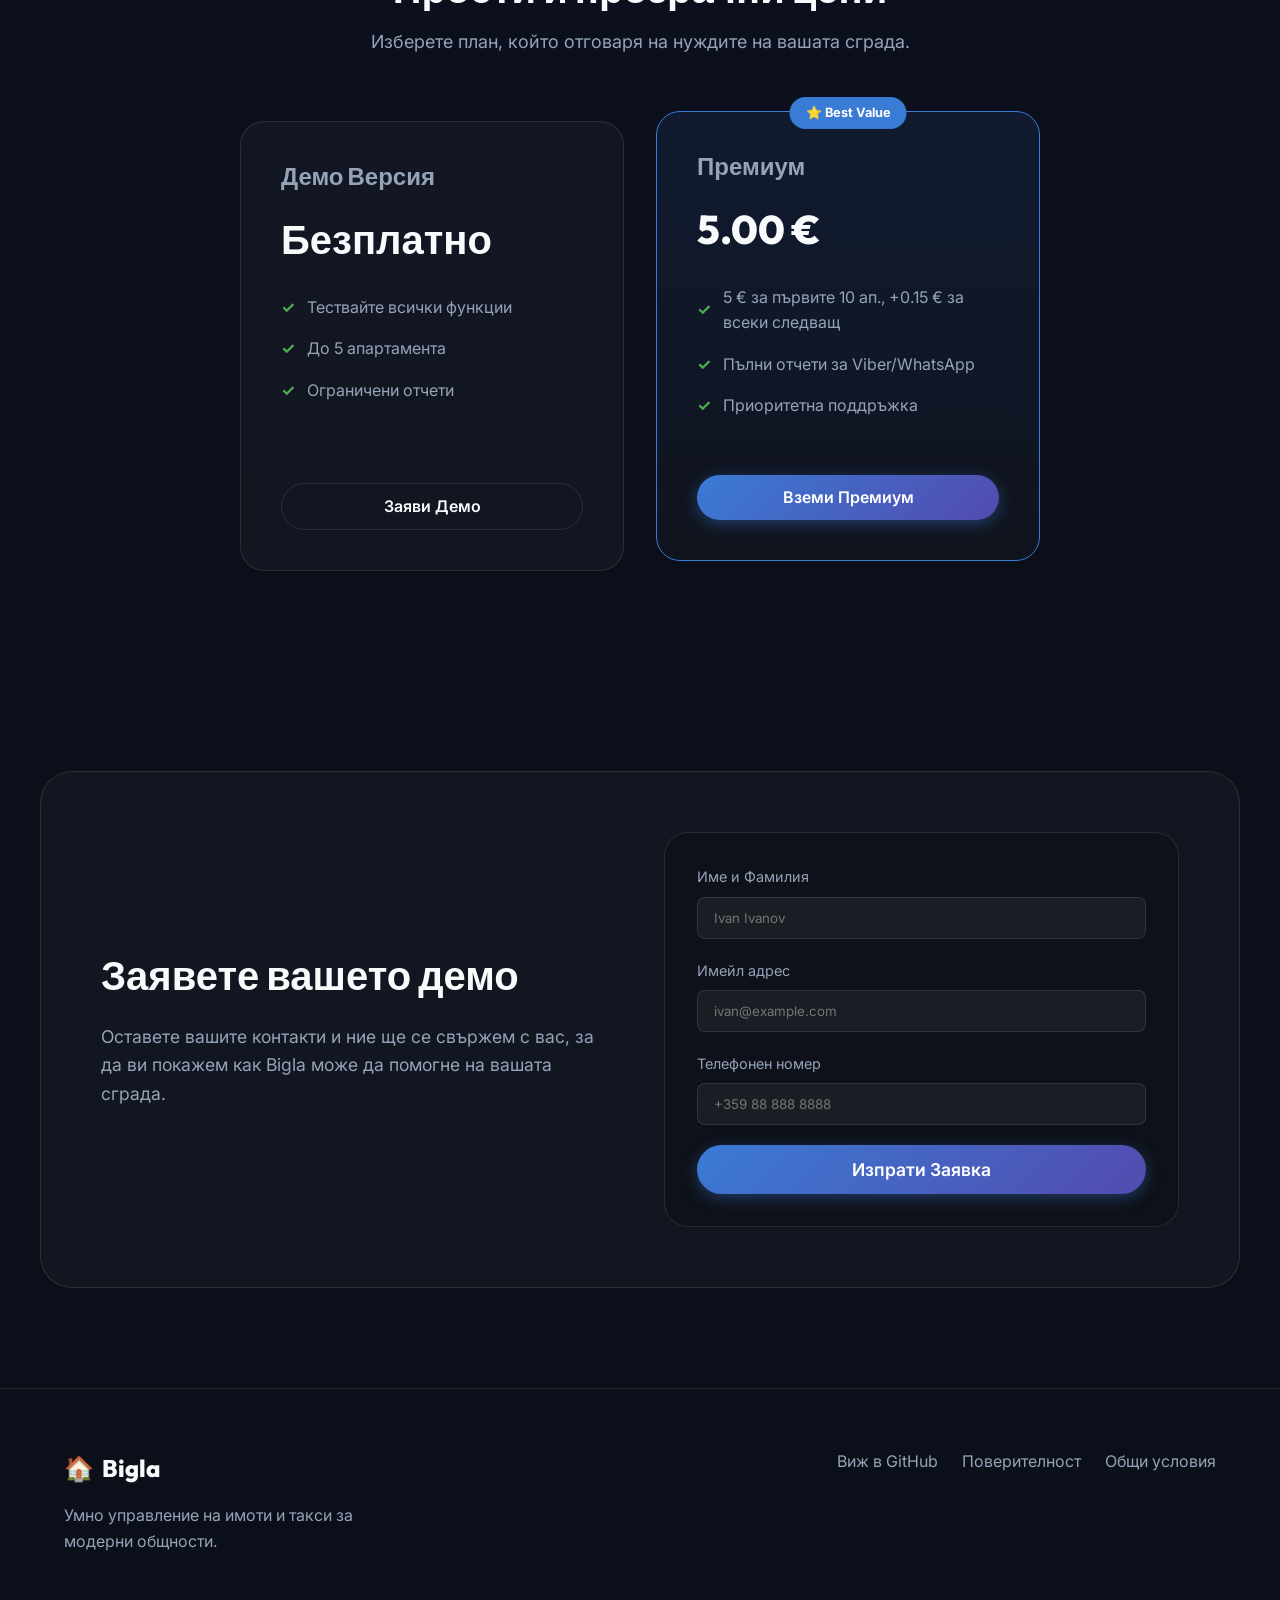
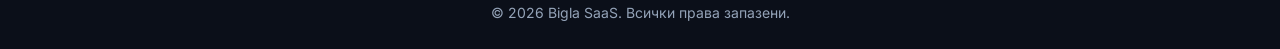
==== commit e40c5b47: "Fix slider start to 5 and display dynamic price on Premium card" ====
--- a/index.html
+++ b/index.html
@@ -149,8 +149,8 @@
       <div class="calculator-card fade-in-up">
         <h2 data-i18n="calc_title" style="margin-bottom: 2rem; text-align: center;">Спестете време и усилия</h2>
         <div class="calc-controls">
-          <label for="apt-slider"><span data-i18n="calc_slider_label">Брой апартаменти: </span><span id="apt-val">10</span></label>
-          <input type="range" id="apt-slider" class="custom-slider" min="10" max="100" value="10" step="1" />
+          <label for="apt-slider"><span data-i18n="calc_slider_label">Брой апартаменти: </span><span id="apt-val">5</span></label>
+          <input type="range" id="apt-slider" class="custom-slider" min="5" max="100" value="5" step="1" />
         </div>
         <div class="calc-results">
           <div class="result-item">
@@ -201,7 +201,7 @@
         <div class="pricing-card popular fade-in-up delay-2">
           <div class="popular-badge">⭐ Best Value</div>
           <h3 data-i18n="price_pro_title">Премиум</h3>
-          <div class="price" data-i18n="price_pro_price">Свържете се с нас</div>
+          <div class="price" data-i18n="price_pro_price" id="premium-price">Свържете се с нас</div>
           <ul class="pricing-features">
             <li><span class="check">✓</span> <span data-i18n="price_pro_feat_1">Неограничен брой апартаменти</span></li>
             <li><span class="check">✓</span> <span data-i18n="price_pro_feat_2">Пълни отчети за Viber/WhatsApp</span></li>
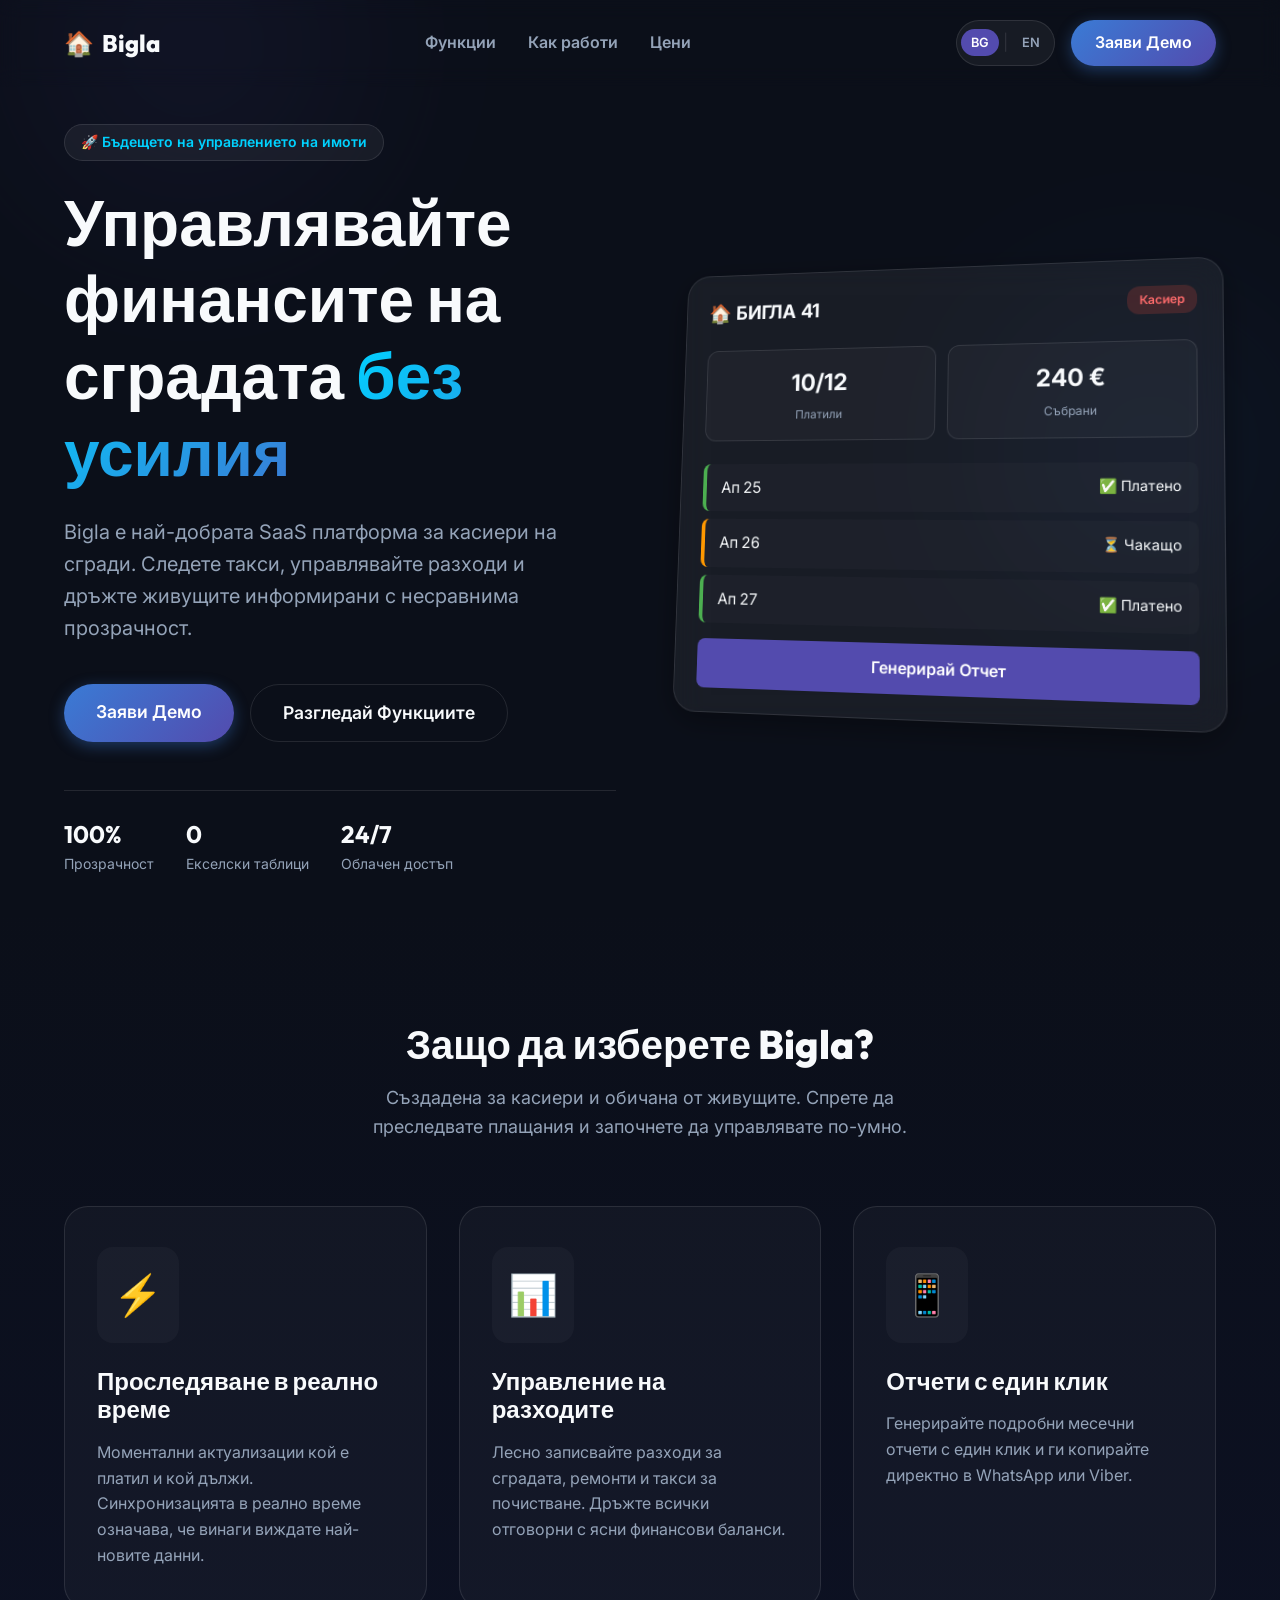
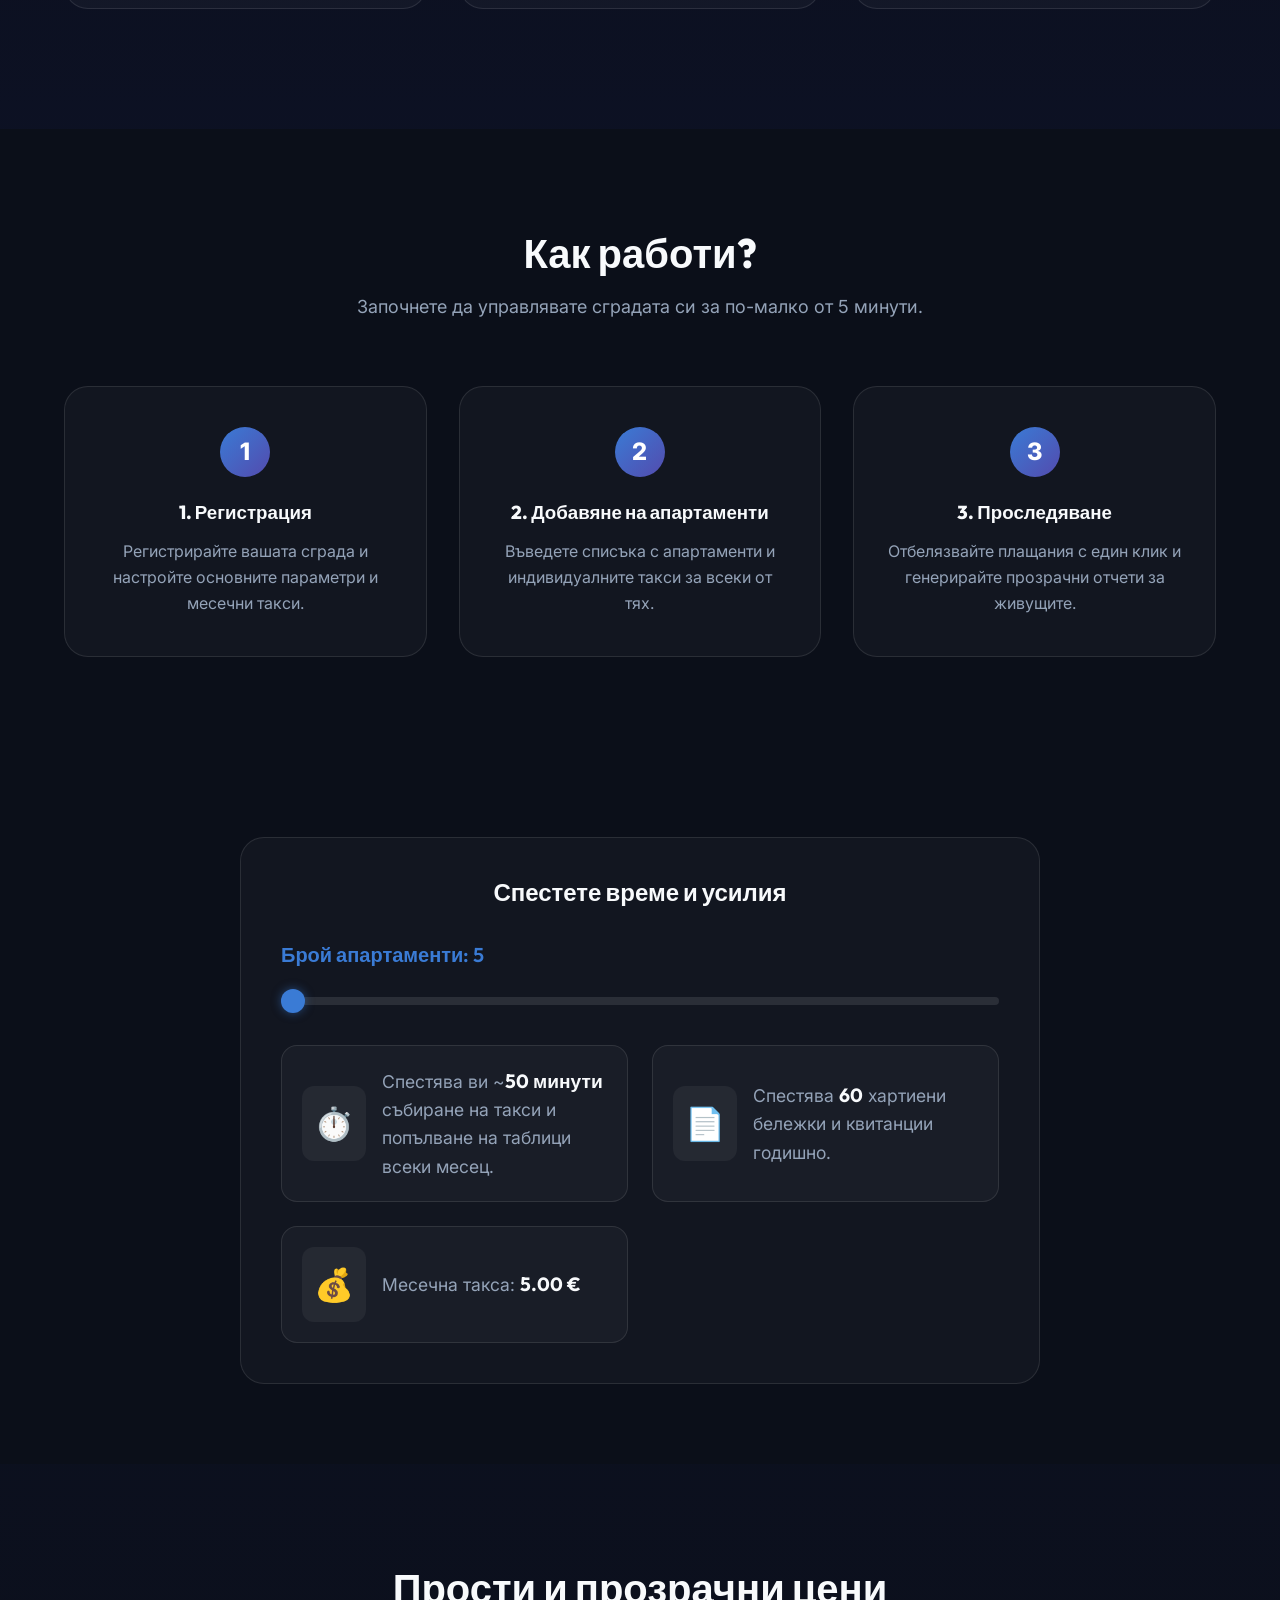
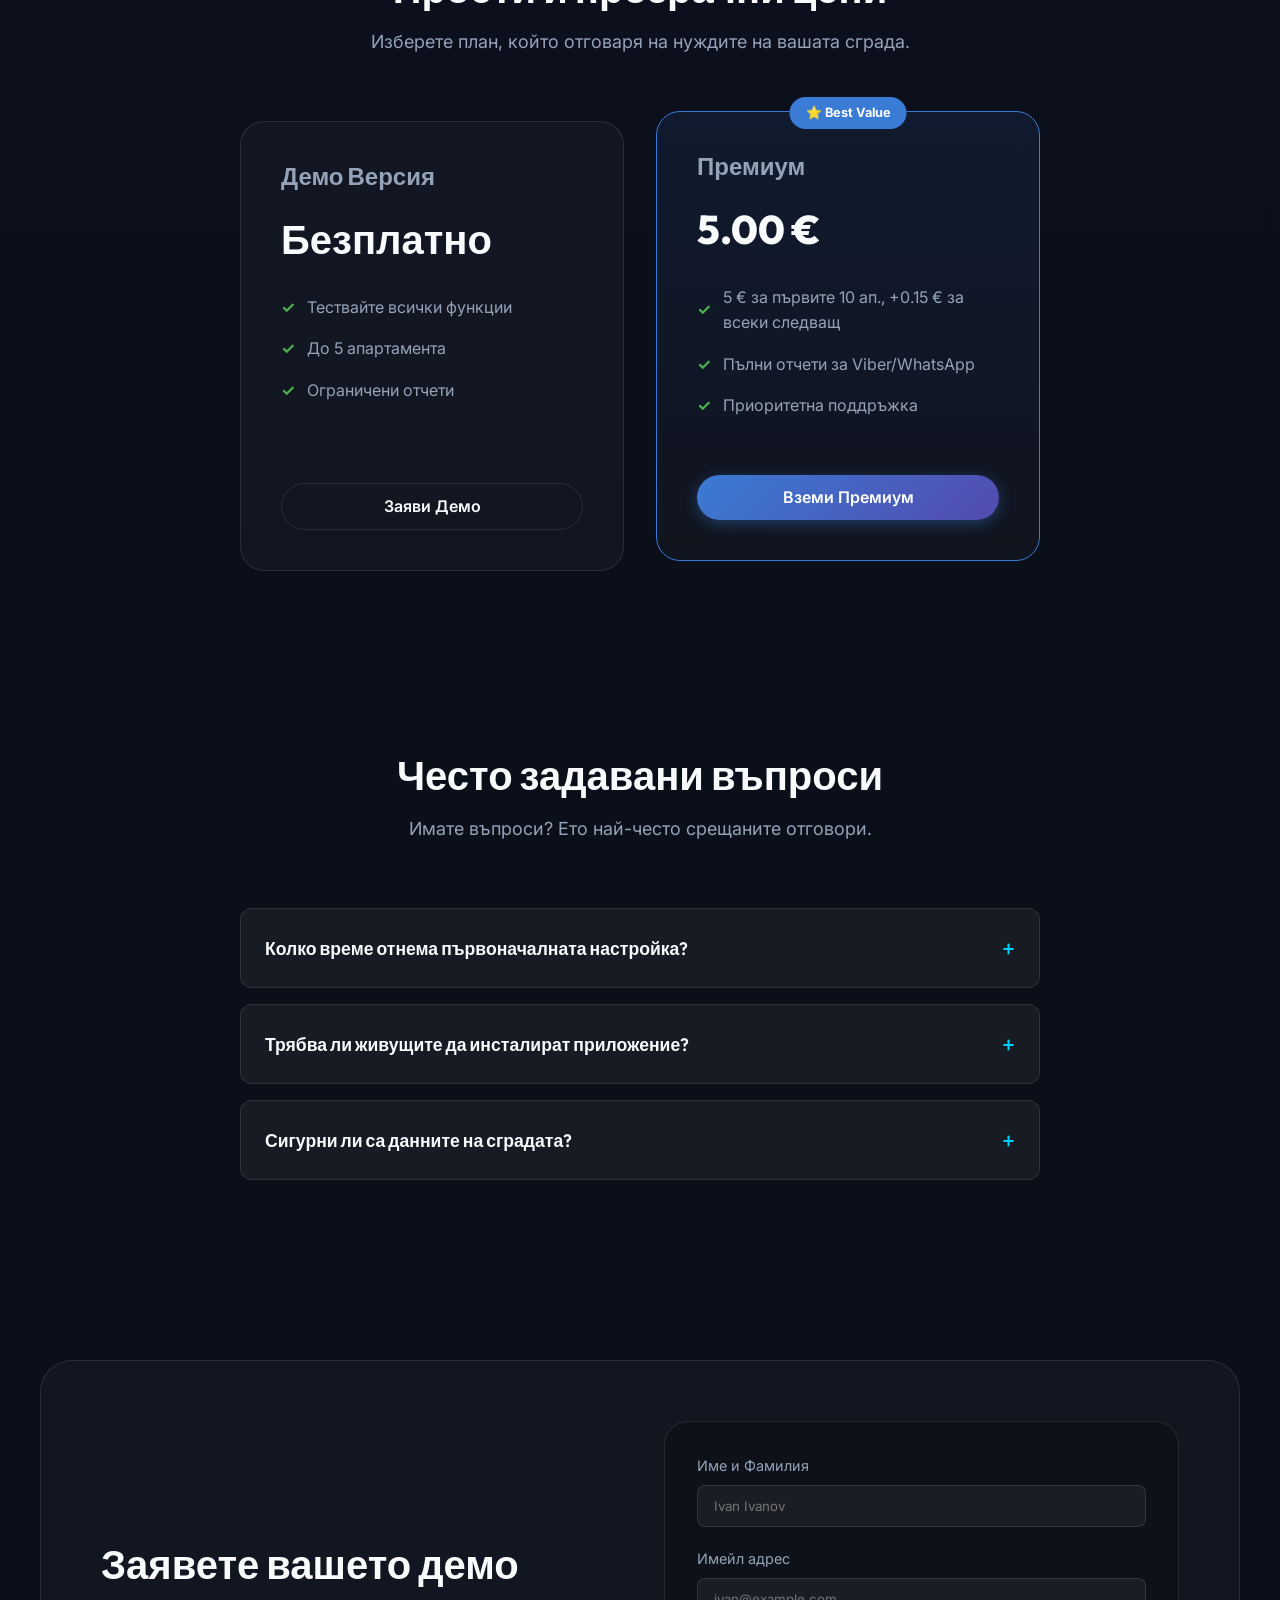
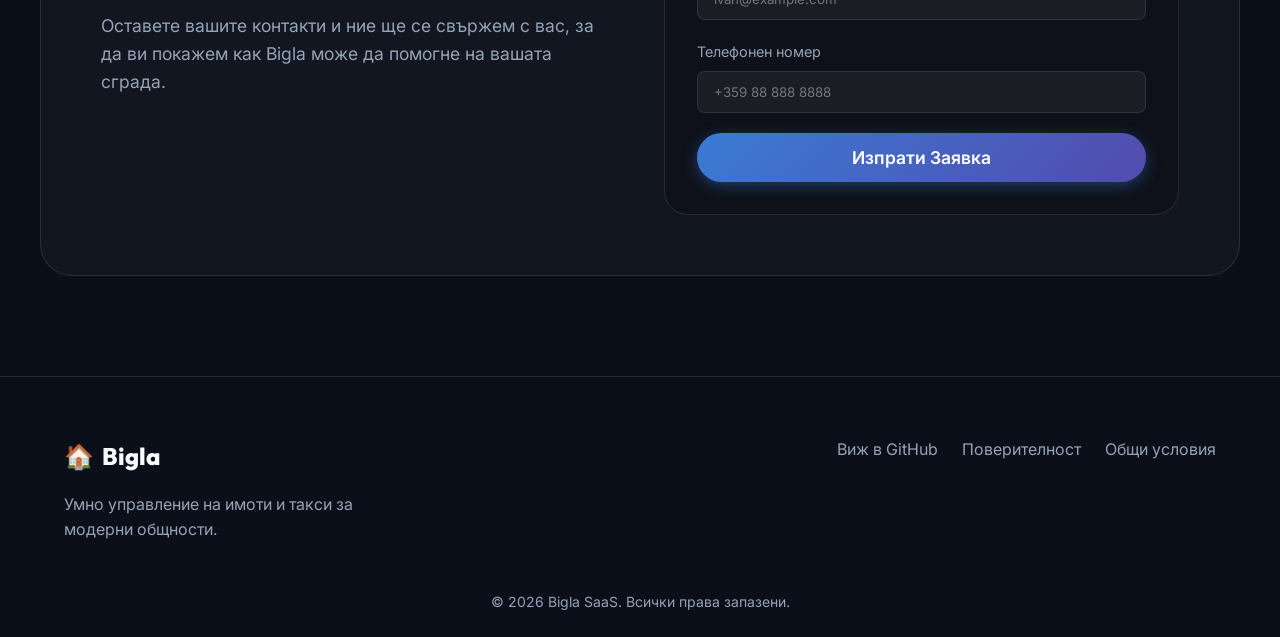
==== commit 38e513fa: "Add FAQ section with translations and accordion interaction" ====
--- a/index.html
+++ b/index.html
@@ -214,6 +214,49 @@
     </div>
   </section>
 
+  <!-- FAQ Section -->
+  <section id="faq" class="faq-section">
+    <div class="container">
+      <div class="section-header fade-in-up">
+        <h2 data-i18n="faq_title">Често задавани въпроси</h2>
+        <p data-i18n="faq_subtitle">Имате въпроси? Ето най-често срещаните отговори.</p>
+      </div>
+      <div class="faq-accordion fade-in-up delay-1">
+        
+        <div class="faq-item">
+          <button class="faq-question">
+            <span data-i18n="faq_q1">Колко време отнема първоначалната настройка?</span>
+            <span class="faq-icon">+</span>
+          </button>
+          <div class="faq-answer">
+            <p data-i18n="faq_a1">Настройката отнема по-малко от 5 минути. Просто въвеждате броя апартаменти и месечните такси, и сте готови.</p>
+          </div>
+        </div>
+
+        <div class="faq-item">
+          <button class="faq-question">
+            <span data-i18n="faq_q2">Трябва ли живущите да инсталират приложение?</span>
+            <span class="faq-icon">+</span>
+          </button>
+          <div class="faq-answer">
+            <p data-i18n="faq_a2">Не! Живущите получават ясните си месечни отчети директно във Viber или WhatsApp като текстови съобщения.</p>
+          </div>
+        </div>
+
+        <div class="faq-item">
+          <button class="faq-question">
+            <span data-i18n="faq_q3">Сигурни ли са данните на сградата?</span>
+            <span class="faq-icon">+</span>
+          </button>
+          <div class="faq-answer">
+            <p data-i18n="faq_a3">Абсолютно. Всички данни се съхраняват сигурно в облака с криптиране, така че само вие имате достъп до тях.</p>
+          </div>
+        </div>
+
+      </div>
+    </div>
+  </section>
+
   <!-- Contact / Demo Form Section -->
   <section id="contact" class="contact-section">
     <div class="container contact-container fade-in-up">
--- a/styles.css
+++ b/styles.css
@@ -823,3 +823,76 @@
     padding: 40px 24px;
   }
 }
+
+/* FAQ Section */
+.faq-section {
+  padding: 80px 0;
+  background-color: var(--bg-color);
+  position: relative;
+}
+
+.faq-accordion {
+  max-width: 800px;
+  margin: 0 auto;
+  display: flex;
+  flex-direction: column;
+  gap: 16px;
+}
+
+.faq-item {
+  background: var(--glass-bg);
+  border: 1px solid var(--glass-border);
+  border-radius: 12px;
+  overflow: hidden;
+  transition: all 0.3s ease;
+}
+
+.faq-item:hover {
+  border-color: rgba(255, 255, 255, 0.2);
+}
+
+.faq-question {
+  width: 100%;
+  padding: 24px;
+  display: flex;
+  justify-content: space-between;
+  align-items: center;
+  background: transparent;
+  border: none;
+  color: var(--text-main);
+  font-family: var(--font-display);
+  font-size: 1.1rem;
+  font-weight: 600;
+  text-align: left;
+  cursor: pointer;
+  transition: all 0.3s ease;
+}
+
+.faq-icon {
+  font-size: 1.5rem;
+  font-weight: 400;
+  color: var(--secondary);
+  transition: transform 0.3s ease;
+}
+
+.faq-item.active .faq-icon {
+  transform: rotate(45deg);
+  color: var(--accent);
+}
+
+.faq-answer {
+  max-height: 0;
+  overflow: hidden;
+  transition: max-height 0.3s ease-out, padding 0.3s ease;
+  background: rgba(0, 0, 0, 0.2);
+}
+
+.faq-item.active .faq-answer {
+  max-height: 200px;
+  padding: 0 24px 24px 24px;
+}
+
+.faq-answer p {
+  color: var(--text-muted);
+  line-height: 1.6;
+}
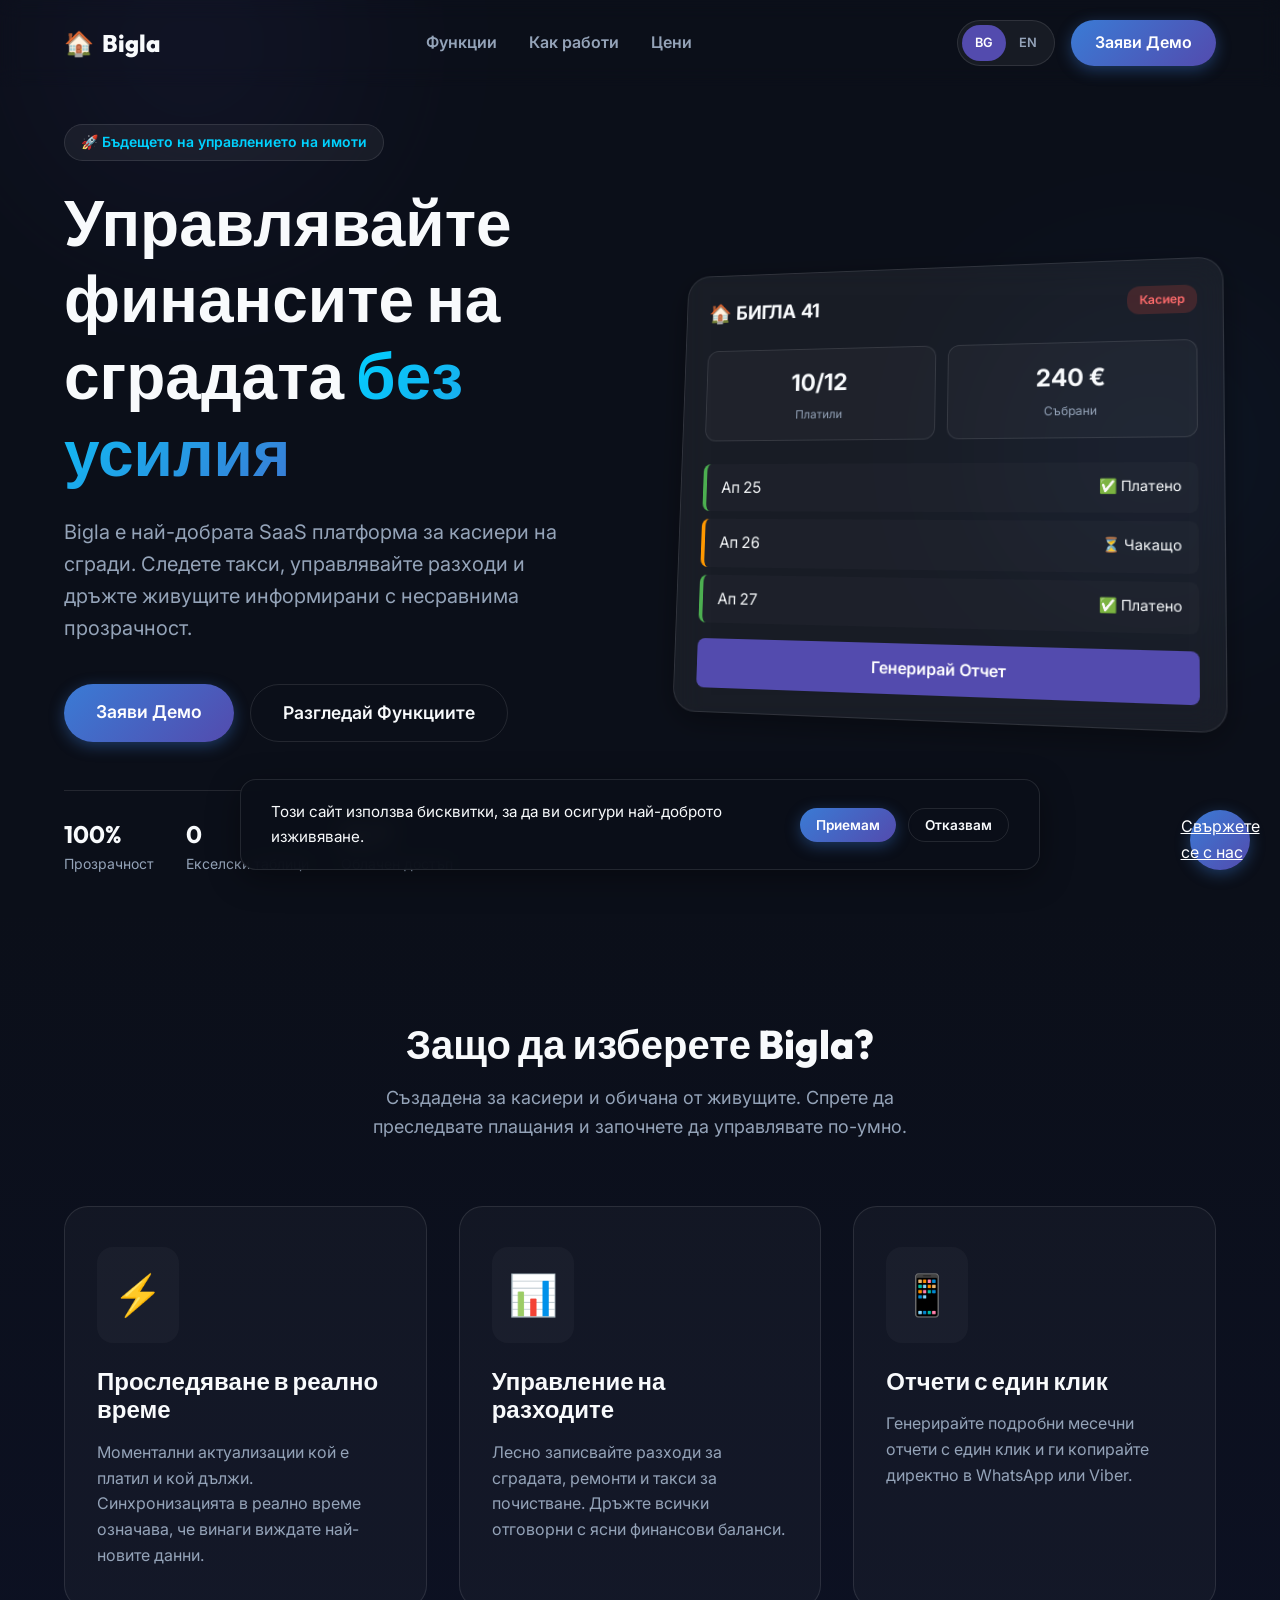
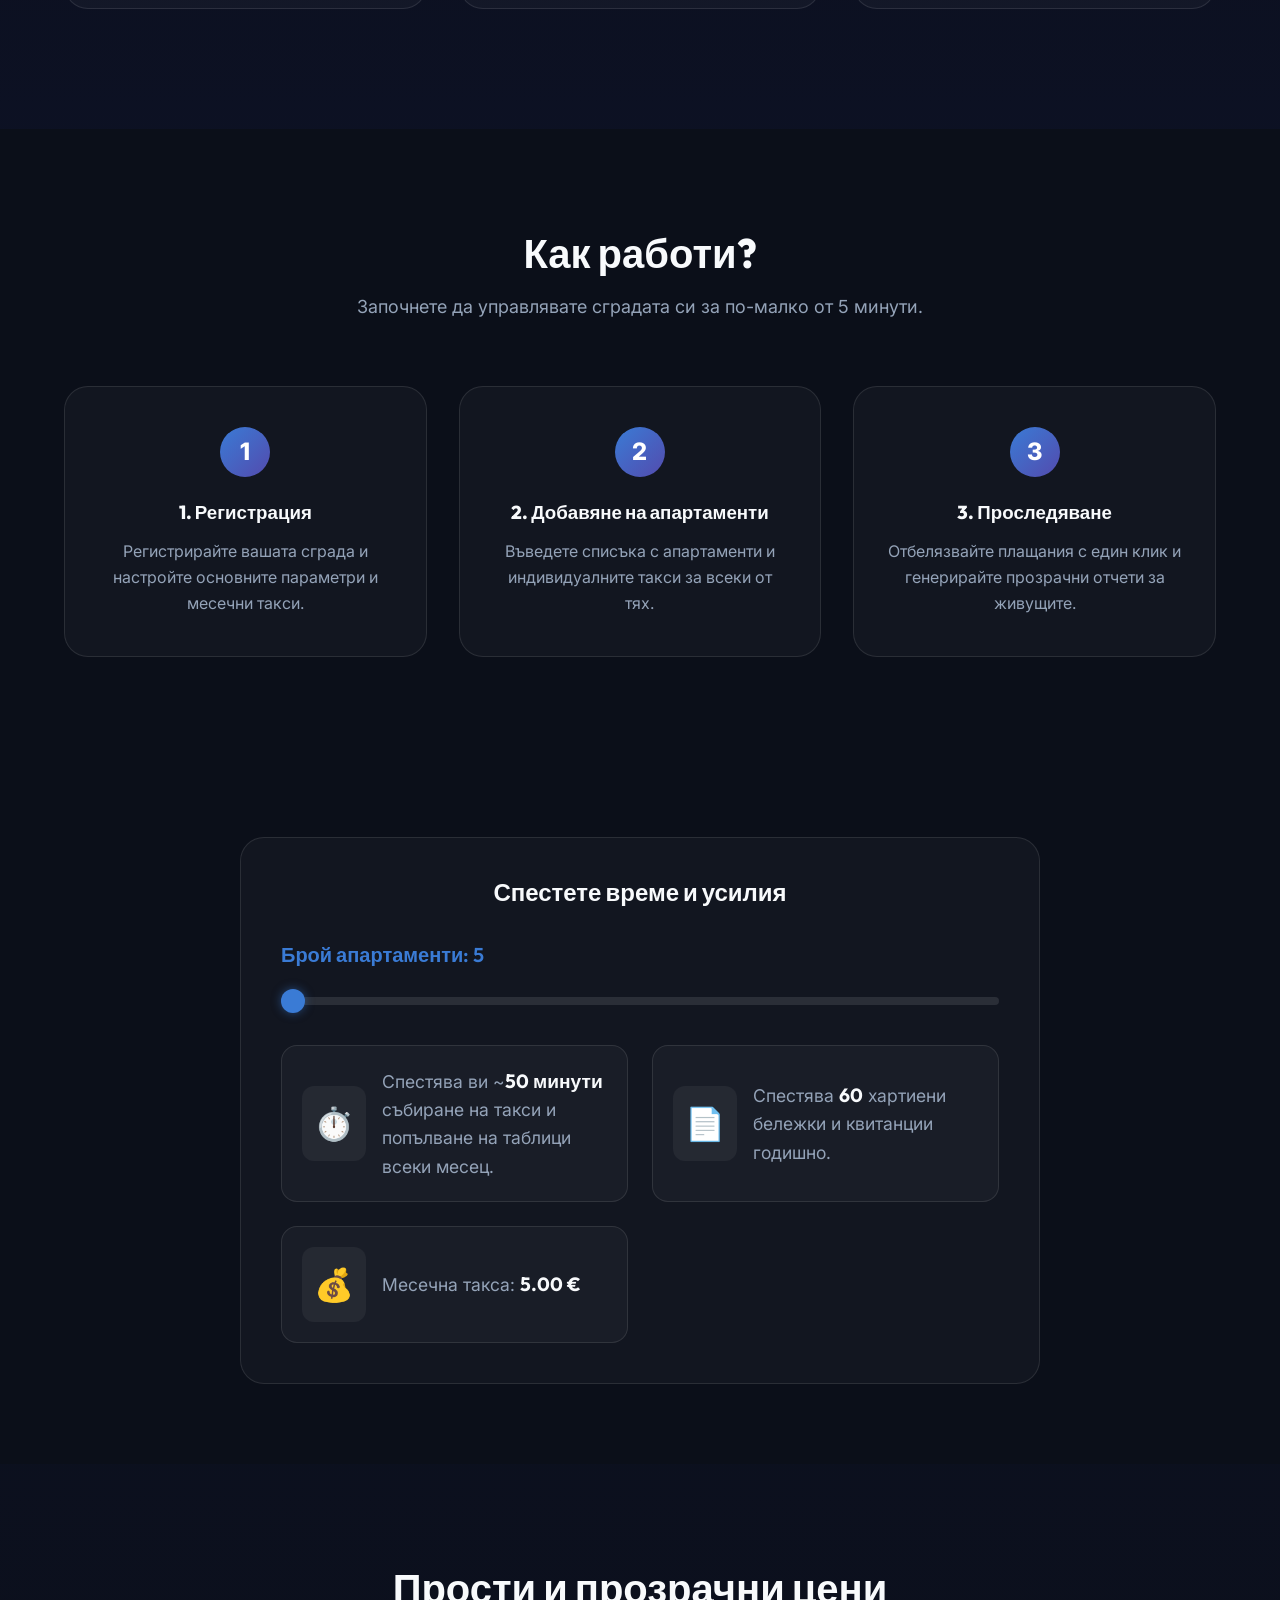
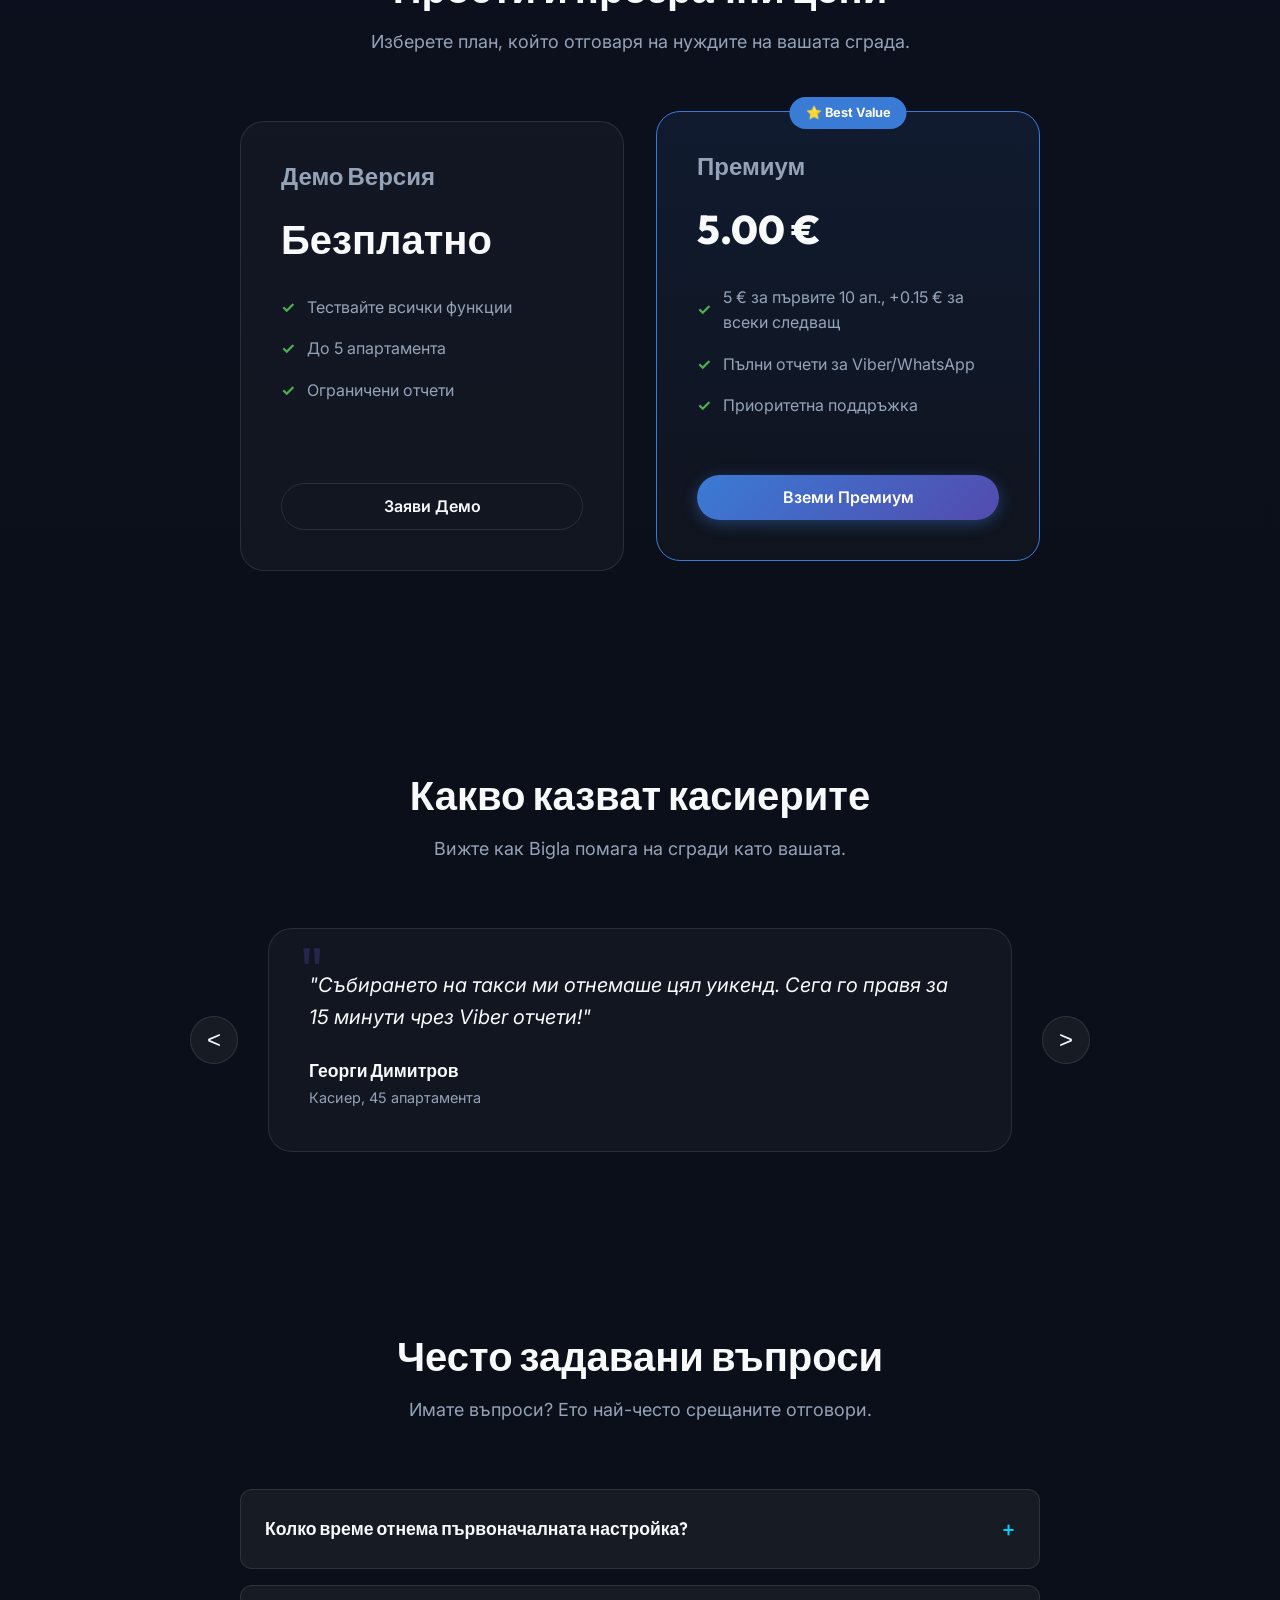
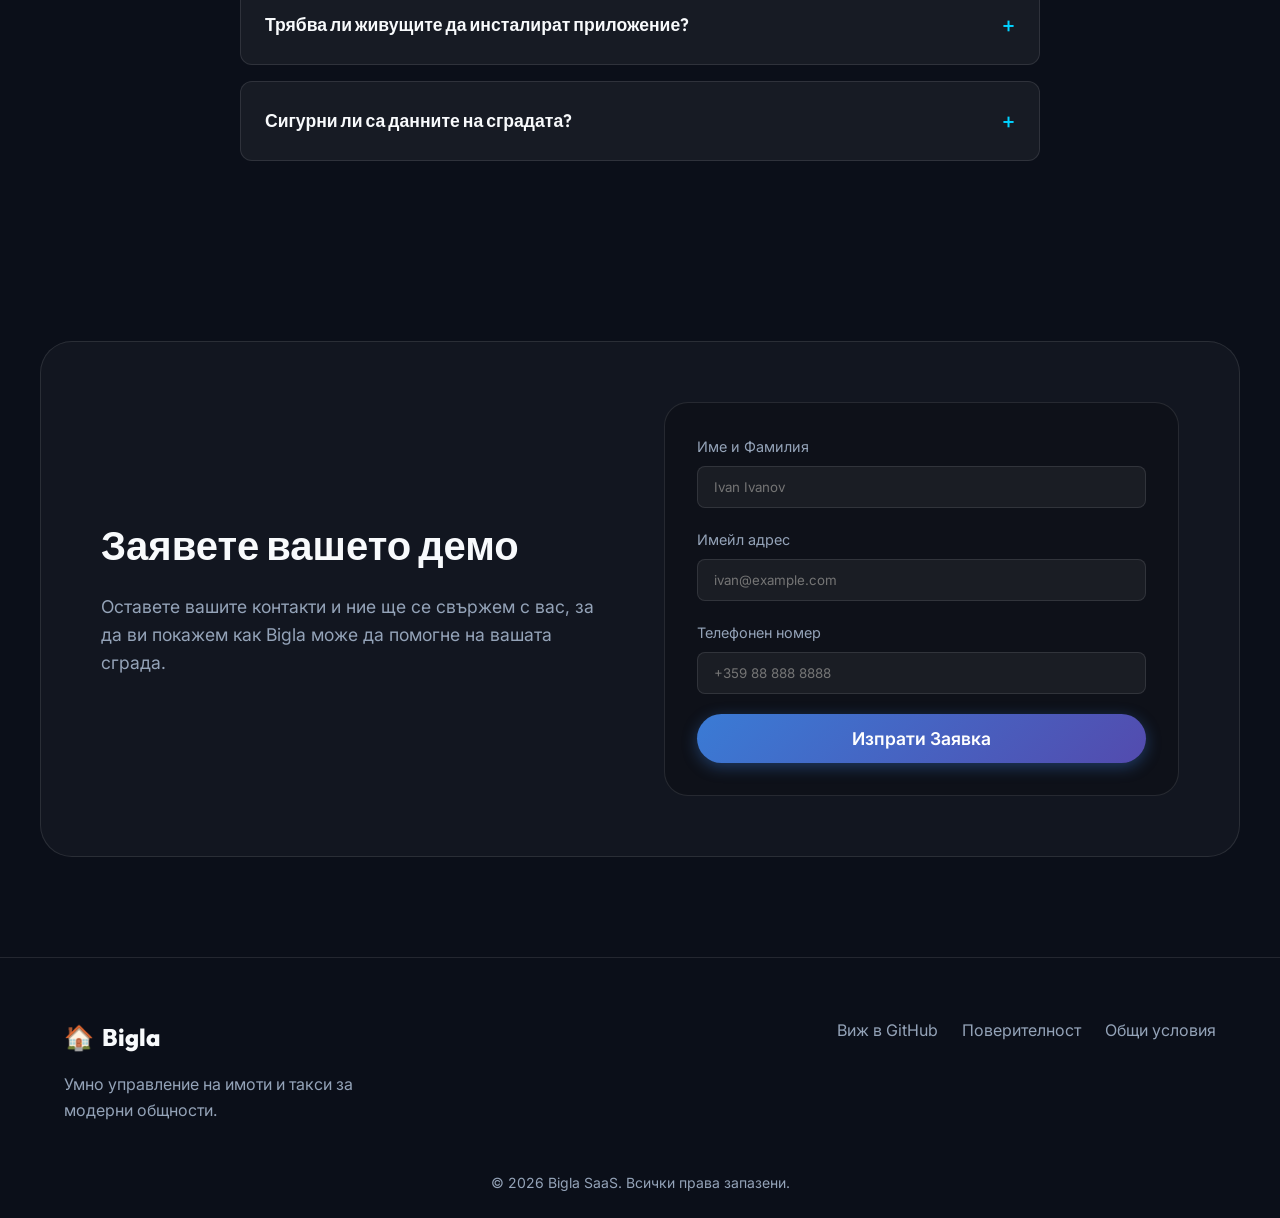
==== commit 51eb1865: "Add Testimonials, Floating Widget, Cookie Banner, and animated Lang Switch" ====
--- a/index.html
+++ b/index.html
@@ -29,9 +29,9 @@
         <a href="#pricing" data-i18n="nav_pricing">Цени</a>
       </div>
       <div class="nav-actions">
-        <div class="lang-switch">
+        <div class="lang-switch" id="langSwitch">
+          <div class="lang-pill" id="langPill"></div>
           <button id="lang-bg" class="lang-btn active">BG</button>
-          <span class="lang-div">|</span>
           <button id="lang-en" class="lang-btn">EN</button>
         </div>
         <a href="#contact" class="btn btn-primary" data-i18n="nav_get_demo">Заяви Демо</a>
@@ -214,6 +214,54 @@
     </div>
   </section>
 
+  <!-- Testimonials Section -->
+  <section id="testimonials" class="testimonials">
+    <div class="container">
+      <div class="section-header fade-in-up">
+        <h2 data-i18n="testi_title">Какво казват касиерите</h2>
+        <p data-i18n="testi_subtitle">Вижте как Bigla помага на сгради като вашата.</p>
+      </div>
+      <div class="testimonials-carousel fade-in-up delay-1">
+        <button class="carousel-btn prev-btn">&lt;</button>
+        <div class="carousel-track-container">
+          <ul class="carousel-track" id="testimonialTrack">
+            <li class="carousel-slide current-slide">
+              <div class="testimonial-card">
+                <div class="quote-icon">"</div>
+                <p class="testimonial-text" data-i18n="testi_1_text">"Събирането на такси ми отнемаше цял уикенд. Сега го правя за 15 минути чрез Viber отчети!"</p>
+                <div class="testimonial-author">
+                  <strong data-i18n="testi_1_author">Георги Димитров</strong>
+                  <span data-i18n="testi_1_role">Касиер, 45 апартамента</span>
+                </div>
+              </div>
+            </li>
+            <li class="carousel-slide">
+              <div class="testimonial-card">
+                <div class="quote-icon">"</div>
+                <p class="testimonial-text" data-i18n="testi_2_text">"Живущите най-после виждат къде отиват парите. Прозрачността е на 100%."</p>
+                <div class="testimonial-author">
+                  <strong data-i18n="testi_2_author">Мария Иванова</strong>
+                  <span data-i18n="testi_2_role">Касиер, 20 апартамента</span>
+                </div>
+              </div>
+            </li>
+            <li class="carousel-slide">
+              <div class="testimonial-card">
+                <div class="quote-icon">"</div>
+                <p class="testimonial-text" data-i18n="testi_3_text">"Забравих за екселските таблици. Всичко е автоматизирано и лесно за използване."</p>
+                <div class="testimonial-author">
+                  <strong data-i18n="testi_3_author">Петър Стоянов</strong>
+                  <span data-i18n="testi_3_role">Домоуправител, 32 апартамента</span>
+                </div>
+              </div>
+            </li>
+          </ul>
+        </div>
+        <button class="carousel-btn next-btn">&gt;</button>
+      </div>
+    </div>
+  </section>
+
   <!-- FAQ Section -->
   <section id="faq" class="faq-section">
     <div class="container">
@@ -306,6 +354,20 @@
     </div>
   </footer>
 
+  <!-- Floating Widget -->
+  <a href="#contact" class="floating-widget fade-in-up delay-2" data-i18n="widget_tooltip" title="Свържете се с нас">
+    <svg width="24" height="24" viewBox="0 0 24 24" fill="none" stroke="currentColor" stroke-width="2" stroke-linecap="round" stroke-linejoin="round"><path d="M21 15a2 2 0 0 1-2 2H7l-4 4V5a2 2 0 0 1 2-2h14a2 2 0 0 1 2 2z"></path></svg>
+  </a>
+
+  <!-- Cookie Consent Bar -->
+  <div id="cookie-banner" class="cookie-banner">
+    <p data-i18n="cookie_msg">Този сайт използва бисквитки, за да ви осигури най-доброто изживяване.</p>
+    <div class="cookie-buttons">
+      <button id="cookie-accept" class="btn btn-primary btn-sm" data-i18n="cookie_accept">Приемам</button>
+      <button id="cookie-decline" class="btn btn-outline btn-sm" data-i18n="cookie_decline">Отказвам</button>
+    </div>
+  </div>
+
   <script src="translations.js"></script>
   <script src="script.js"></script>
 </body>
--- a/styles.css
+++ b/styles.css
@@ -542,29 +542,45 @@
   border: 1px solid var(--glass-border);
   border-radius: 50px;
   padding: 4px;
+  position: relative;
+}
+.lang-pill {
+  position: absolute;
+  top: 4px;
+  bottom: 4px;
+  left: 4px;
+  width: 44px;
+  background: var(--primary-light);
+  border-radius: 50px;
+  transition: transform 0.3s cubic-bezier(0.68, -0.55, 0.265, 1.55);
+  z-index: 1;
+}
+.lang-switch[data-active="bg"] .lang-pill {
+  transform: translateX(0);
+}
+.lang-switch[data-active="en"] .lang-pill {
+  transform: translateX(44px);
 }
 .lang-btn {
   background: transparent;
   border: none;
   color: var(--text-muted);
   font-weight: 600;
-  padding: 6px 10px;
+  width: 44px;
+  padding: 6px 0;
   border-radius: 50px;
   cursor: pointer;
   transition: all 0.2s ease;
   font-family: var(--font-main);
   font-size: 0.8rem;
+  z-index: 2;
+  text-align: center;
 }
 .lang-btn:hover {
   color: var(--text-main);
 }
 .lang-btn.active {
-  background: var(--primary-light);
   color: #fff;
-}
-.lang-div {
-  color: var(--glass-border);
-  margin: 0 4px;
 }
 
 /* How It Works Section */
@@ -896,3 +912,150 @@
   color: var(--text-muted);
   line-height: 1.6;
 }
+
+/* Testimonials */
+.testimonials {
+  padding: 100px 0;
+}
+.testimonials-carousel {
+  display: flex;
+  align-items: center;
+  justify-content: center;
+  gap: 20px;
+  position: relative;
+  max-width: 900px;
+  margin: 0 auto;
+}
+.carousel-btn {
+  background: var(--glass-bg);
+  border: 1px solid var(--glass-border);
+  color: var(--text-main);
+  width: 48px;
+  height: 48px;
+  border-radius: 50%;
+  font-size: 1.5rem;
+  cursor: pointer;
+  transition: all 0.3s ease;
+  flex-shrink: 0;
+  display: flex;
+  align-items: center;
+  justify-content: center;
+}
+.carousel-btn:hover {
+  background: var(--primary-light);
+  transform: scale(1.1);
+}
+.carousel-track-container {
+  overflow: hidden;
+  width: 100%;
+}
+.carousel-track {
+  display: flex;
+  list-style: none;
+  transition: transform 0.5s ease-in-out;
+}
+.carousel-slide {
+  min-width: 100%;
+  padding: 0 10px;
+}
+.testimonial-card {
+  background: var(--bg-surface);
+  border: 1px solid var(--glass-border);
+  border-radius: 24px;
+  padding: 40px;
+  text-align: left;
+  position: relative;
+}
+.quote-icon {
+  font-size: 4rem;
+  font-family: var(--font-display);
+  color: var(--primary-light);
+  position: absolute;
+  top: 10px;
+  left: 30px;
+  opacity: 0.3;
+  line-height: 1;
+}
+.testimonial-text {
+  font-size: 1.25rem;
+  font-style: italic;
+  margin-bottom: 24px;
+  position: relative;
+  z-index: 1;
+  color: var(--text-main);
+}
+.testimonial-author strong {
+  display: block;
+  font-family: var(--font-display);
+  font-size: 1.1rem;
+}
+.testimonial-author span {
+  color: var(--text-muted);
+  font-size: 0.9rem;
+}
+
+/* Floating Widget */
+.floating-widget {
+  position: fixed;
+  bottom: 30px;
+  right: 30px;
+  width: 60px;
+  height: 60px;
+  background: linear-gradient(135deg, var(--secondary-light), var(--primary-light));
+  border-radius: 50%;
+  display: flex;
+  align-items: center;
+  justify-content: center;
+  color: white;
+  box-shadow: 0 4px 15px rgba(58, 123, 213, 0.4);
+  z-index: 99;
+  cursor: pointer;
+  transition: transform 0.3s ease;
+}
+.floating-widget:hover {
+  transform: scale(1.1) translateY(-5px);
+}
+
+/* Cookie Banner */
+.cookie-banner {
+  position: fixed;
+  bottom: -100%;
+  left: 50%;
+  transform: translateX(-50%);
+  background: rgba(11, 15, 25, 0.95);
+  backdrop-filter: blur(10px);
+  -webkit-backdrop-filter: blur(10px);
+  border: 1px solid var(--glass-border);
+  padding: 20px 30px;
+  border-radius: 16px;
+  display: flex;
+  align-items: center;
+  justify-content: space-between;
+  gap: 20px;
+  z-index: 1000;
+  width: 90%;
+  max-width: 800px;
+  box-shadow: var(--glass-shadow);
+  transition: bottom 0.5s cubic-bezier(0.68, -0.55, 0.265, 1.55);
+}
+.cookie-banner.show {
+  bottom: 30px;
+}
+.cookie-banner p {
+  margin: 0;
+  font-size: 0.95rem;
+}
+.cookie-buttons {
+  display: flex;
+  gap: 12px;
+}
+.cookie-buttons .btn-sm {
+  padding: 8px 16px;
+  font-size: 0.85rem;
+}
+@media (max-width: 768px) {
+  .cookie-banner {
+    flex-direction: column;
+    text-align: center;
+  }
+}
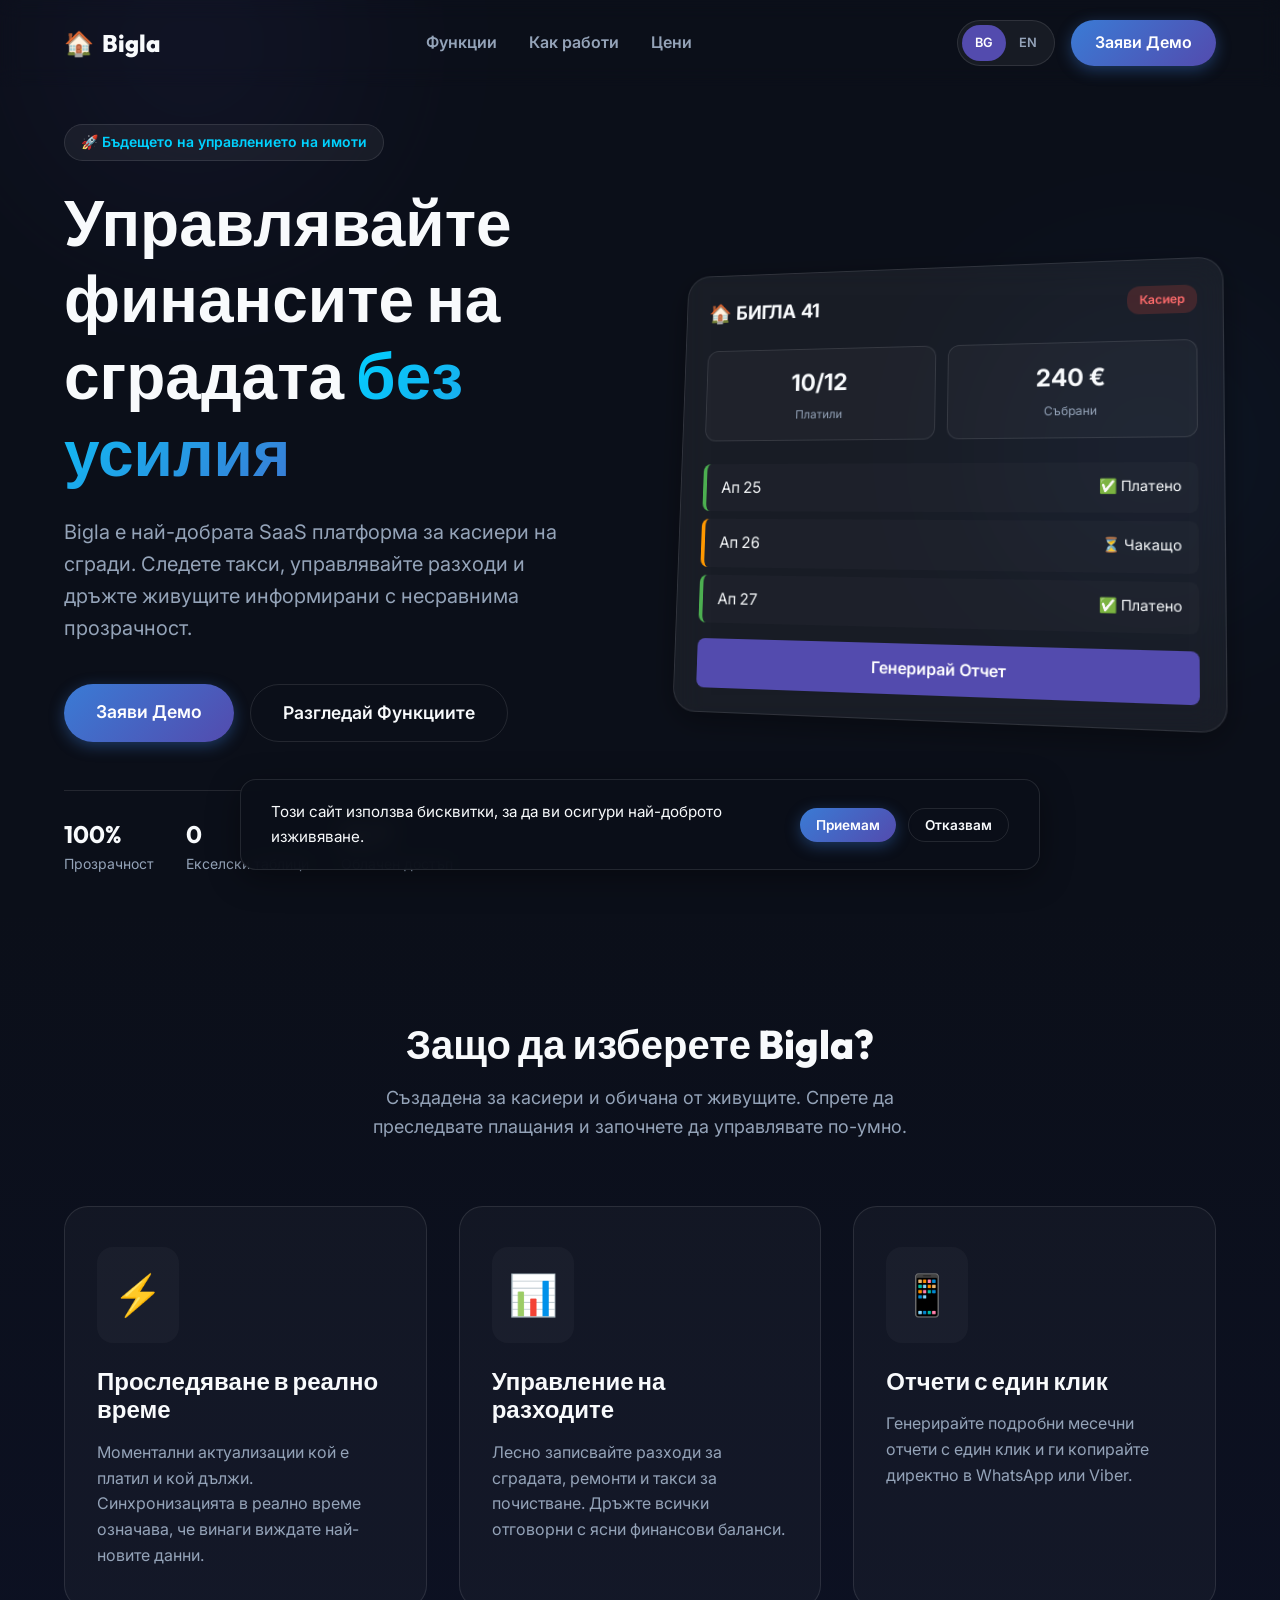
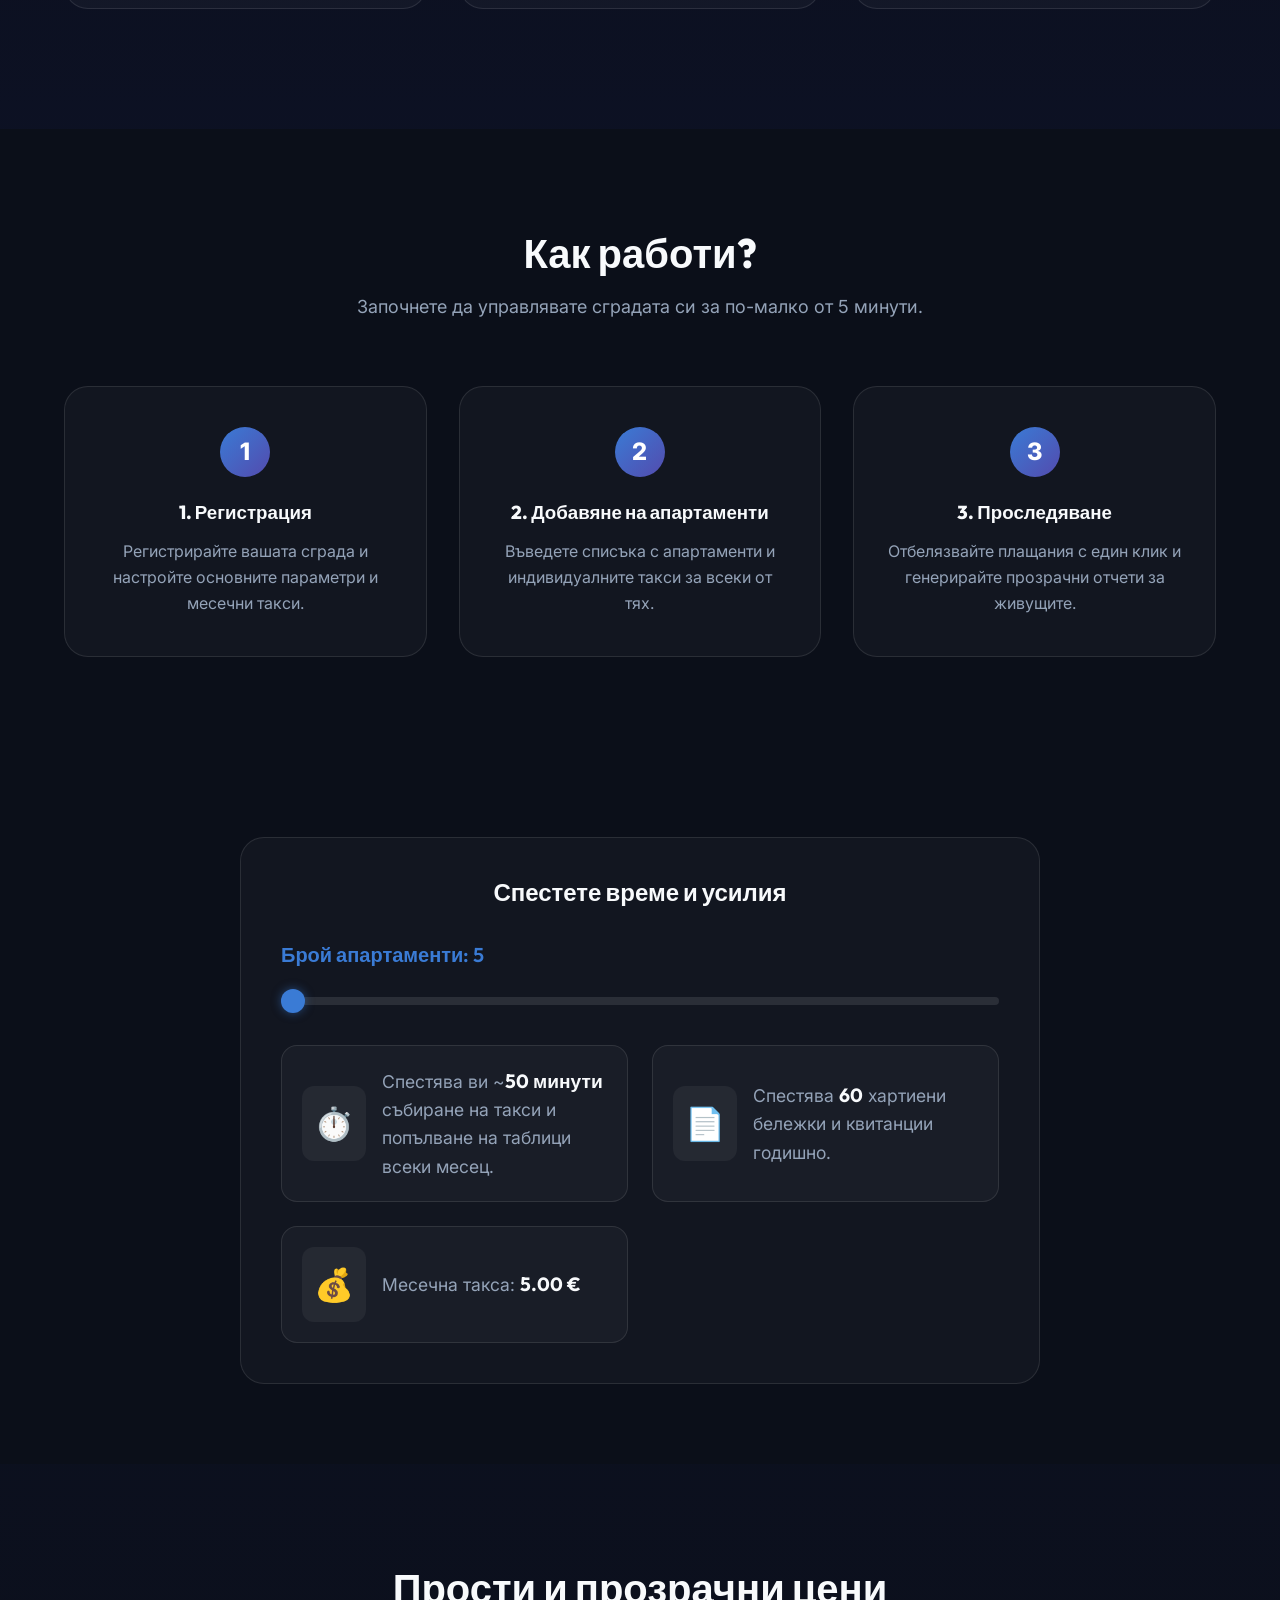
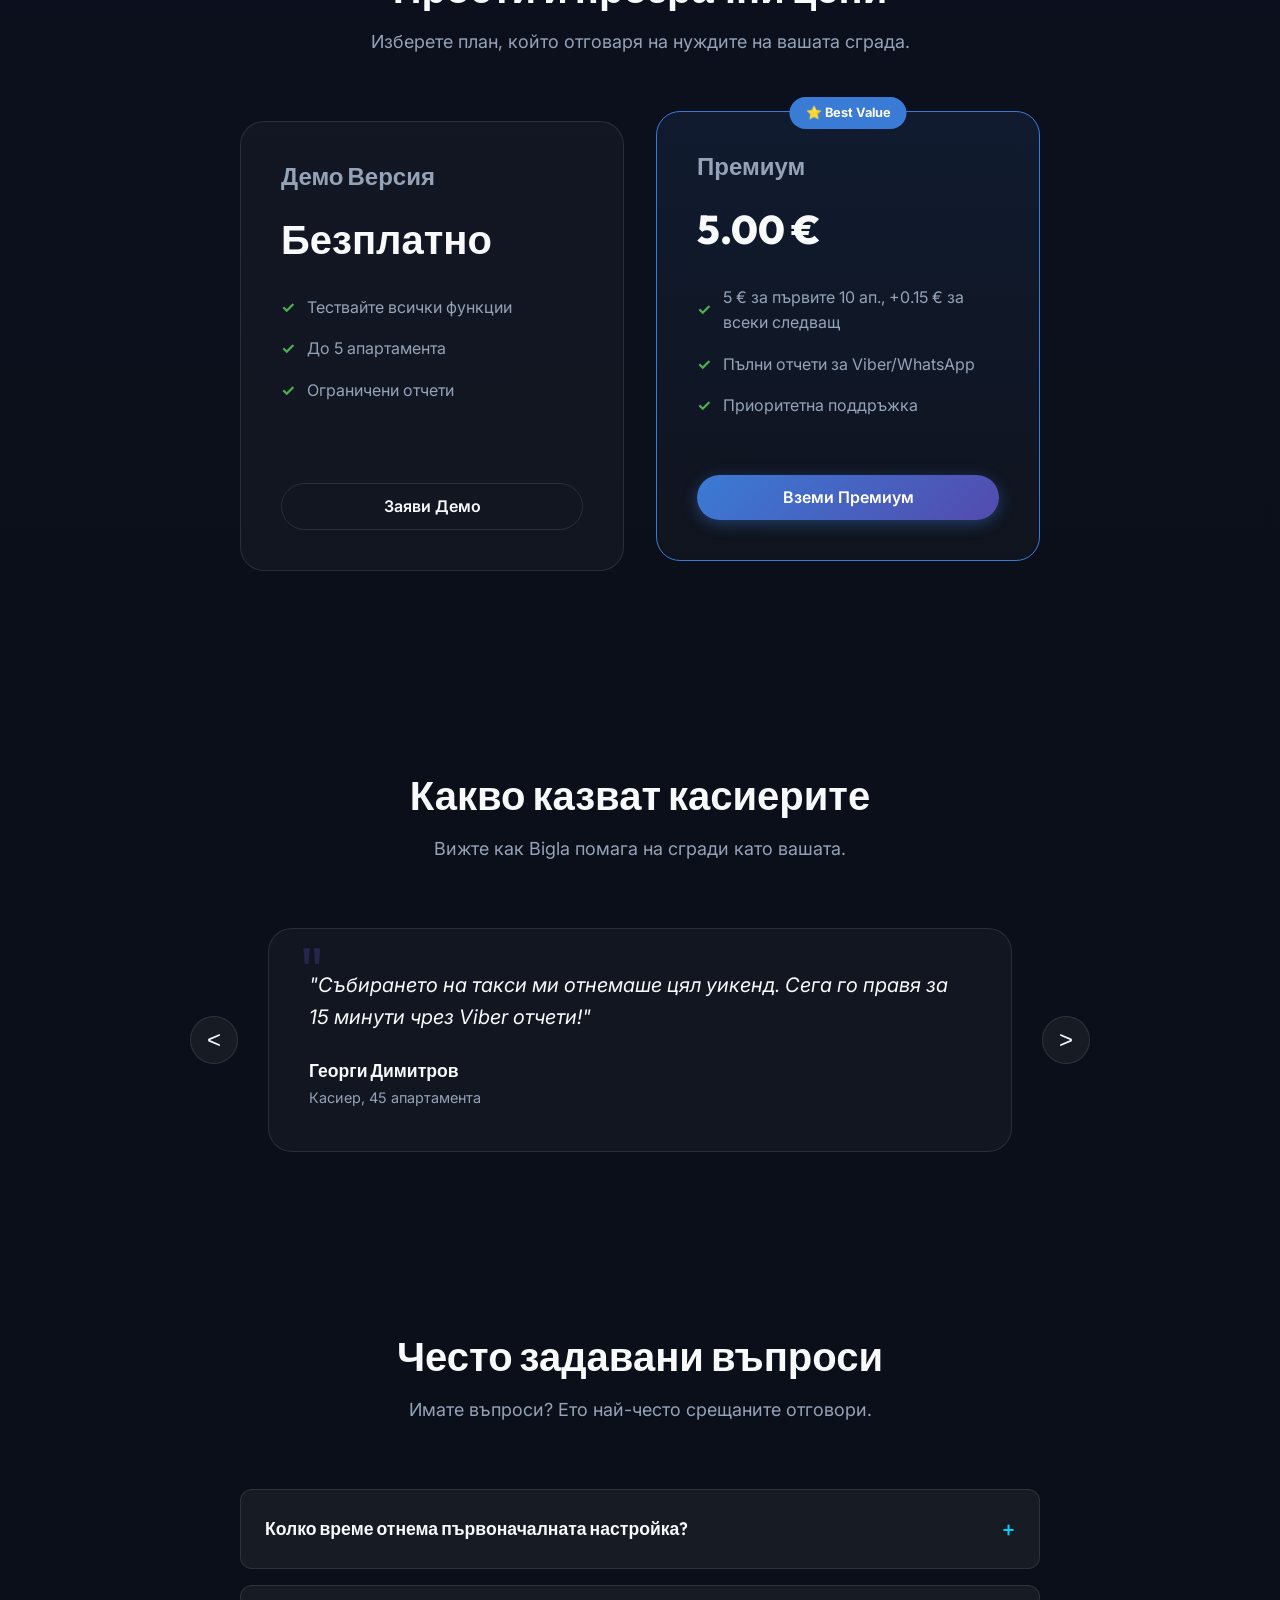
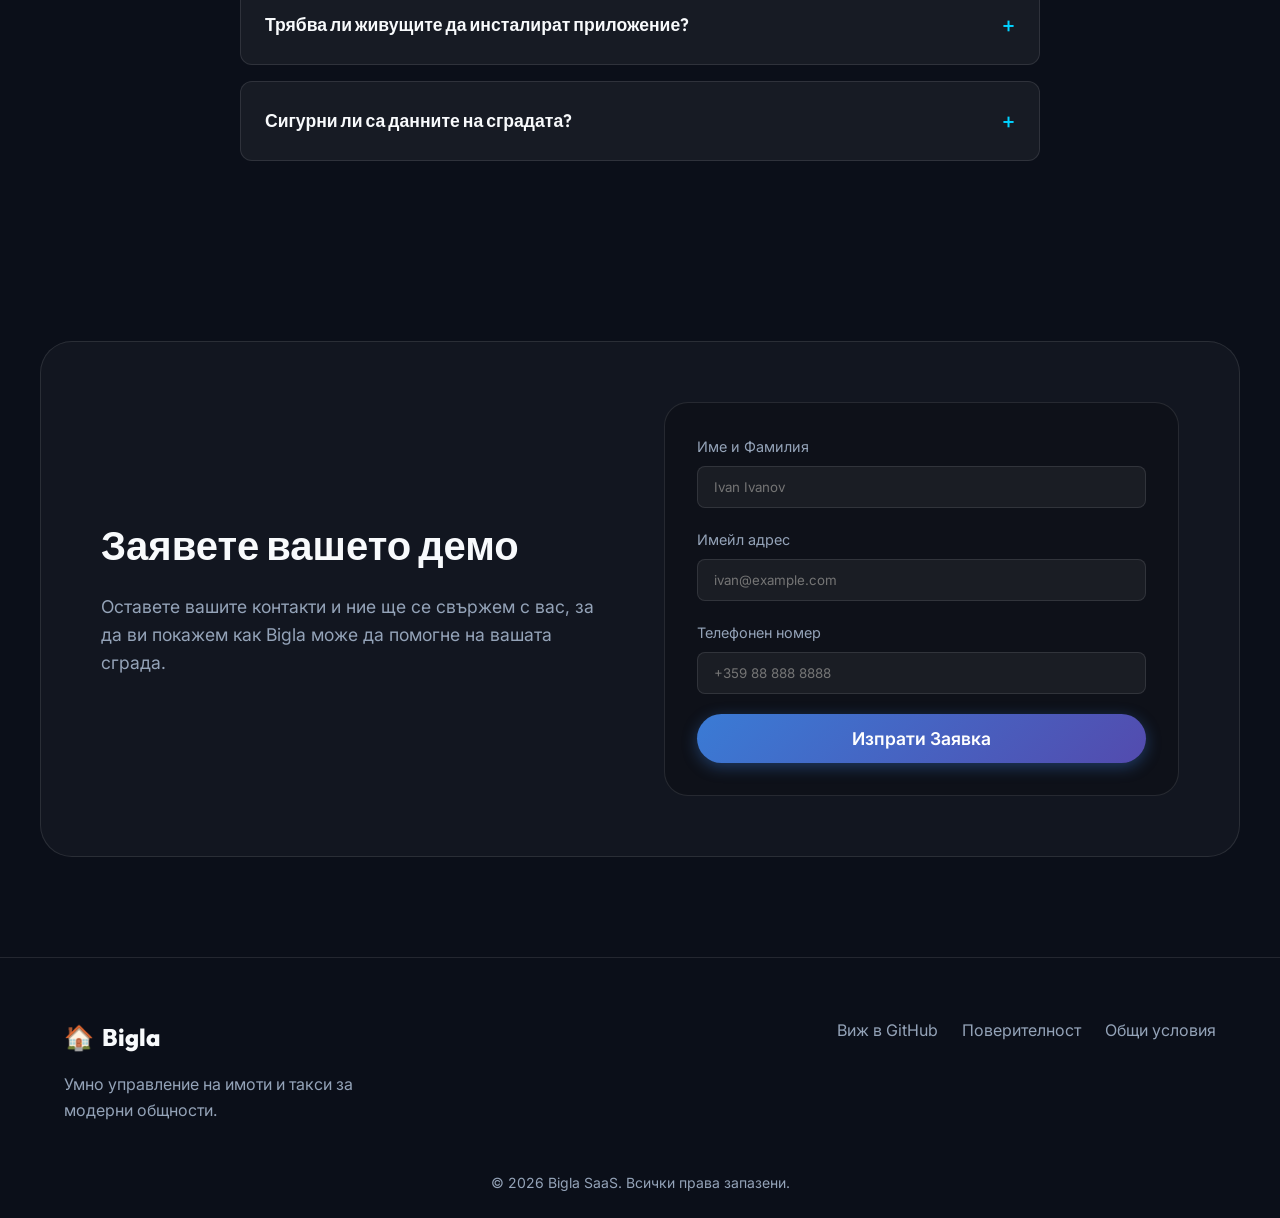
==== commit c4b74766: "Remove floating contact widget" ====
--- a/index.html
+++ b/index.html
@@ -354,11 +354,6 @@
     </div>
   </footer>
 
-  <!-- Floating Widget -->
-  <a href="#contact" class="floating-widget fade-in-up delay-2" data-i18n="widget_tooltip" title="Свържете се с нас">
-    <svg width="24" height="24" viewBox="0 0 24 24" fill="none" stroke="currentColor" stroke-width="2" stroke-linecap="round" stroke-linejoin="round"><path d="M21 15a2 2 0 0 1-2 2H7l-4 4V5a2 2 0 0 1 2-2h14a2 2 0 0 1 2 2z"></path></svg>
-  </a>
-
   <!-- Cookie Consent Bar -->
   <div id="cookie-banner" class="cookie-banner">
     <p data-i18n="cookie_msg">Този сайт използва бисквитки, за да ви осигури най-доброто изживяване.</p>
--- a/styles.css
+++ b/styles.css
@@ -994,28 +994,6 @@
   font-size: 0.9rem;
 }
 
-/* Floating Widget */
-.floating-widget {
-  position: fixed;
-  bottom: 30px;
-  right: 30px;
-  width: 60px;
-  height: 60px;
-  background: linear-gradient(135deg, var(--secondary-light), var(--primary-light));
-  border-radius: 50%;
-  display: flex;
-  align-items: center;
-  justify-content: center;
-  color: white;
-  box-shadow: 0 4px 15px rgba(58, 123, 213, 0.4);
-  z-index: 99;
-  cursor: pointer;
-  transition: transform 0.3s ease;
-}
-.floating-widget:hover {
-  transform: scale(1.1) translateY(-5px);
-}
-
 /* Cookie Banner */
 .cookie-banner {
   position: fixed;
